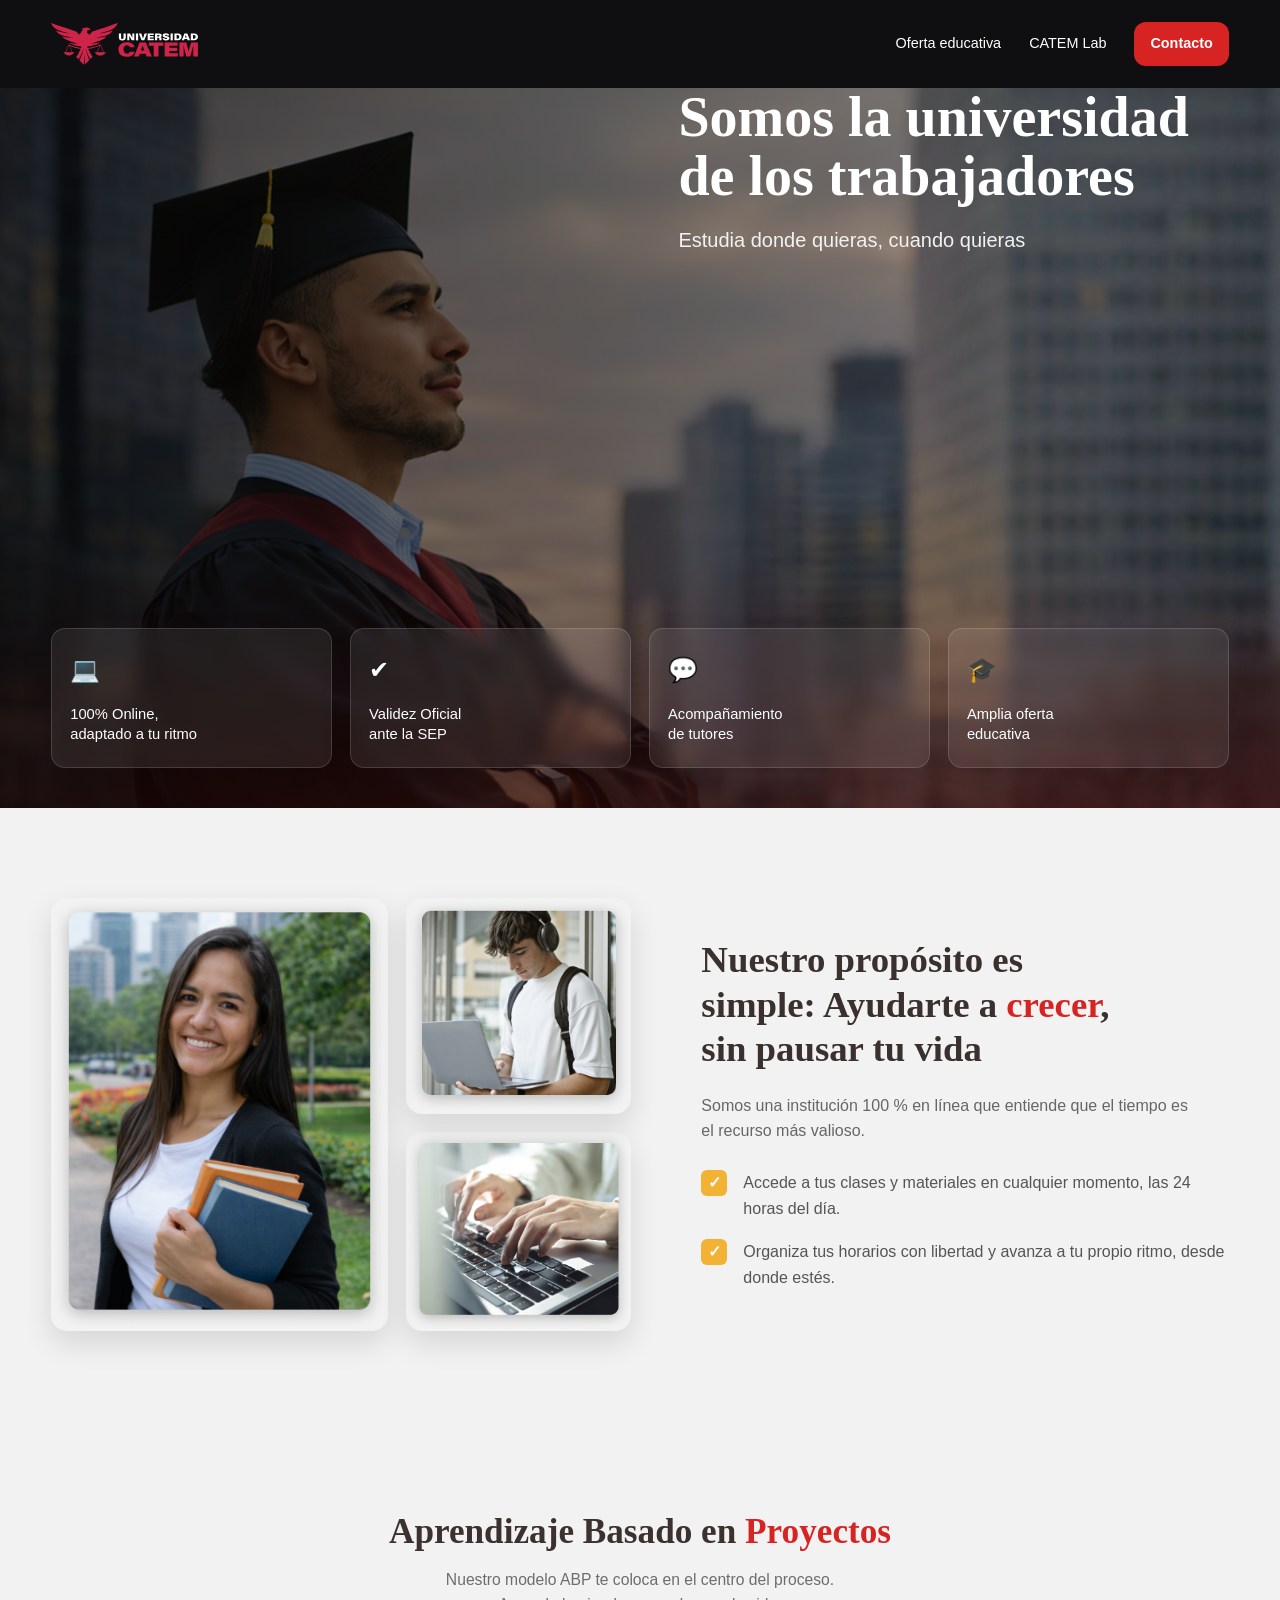
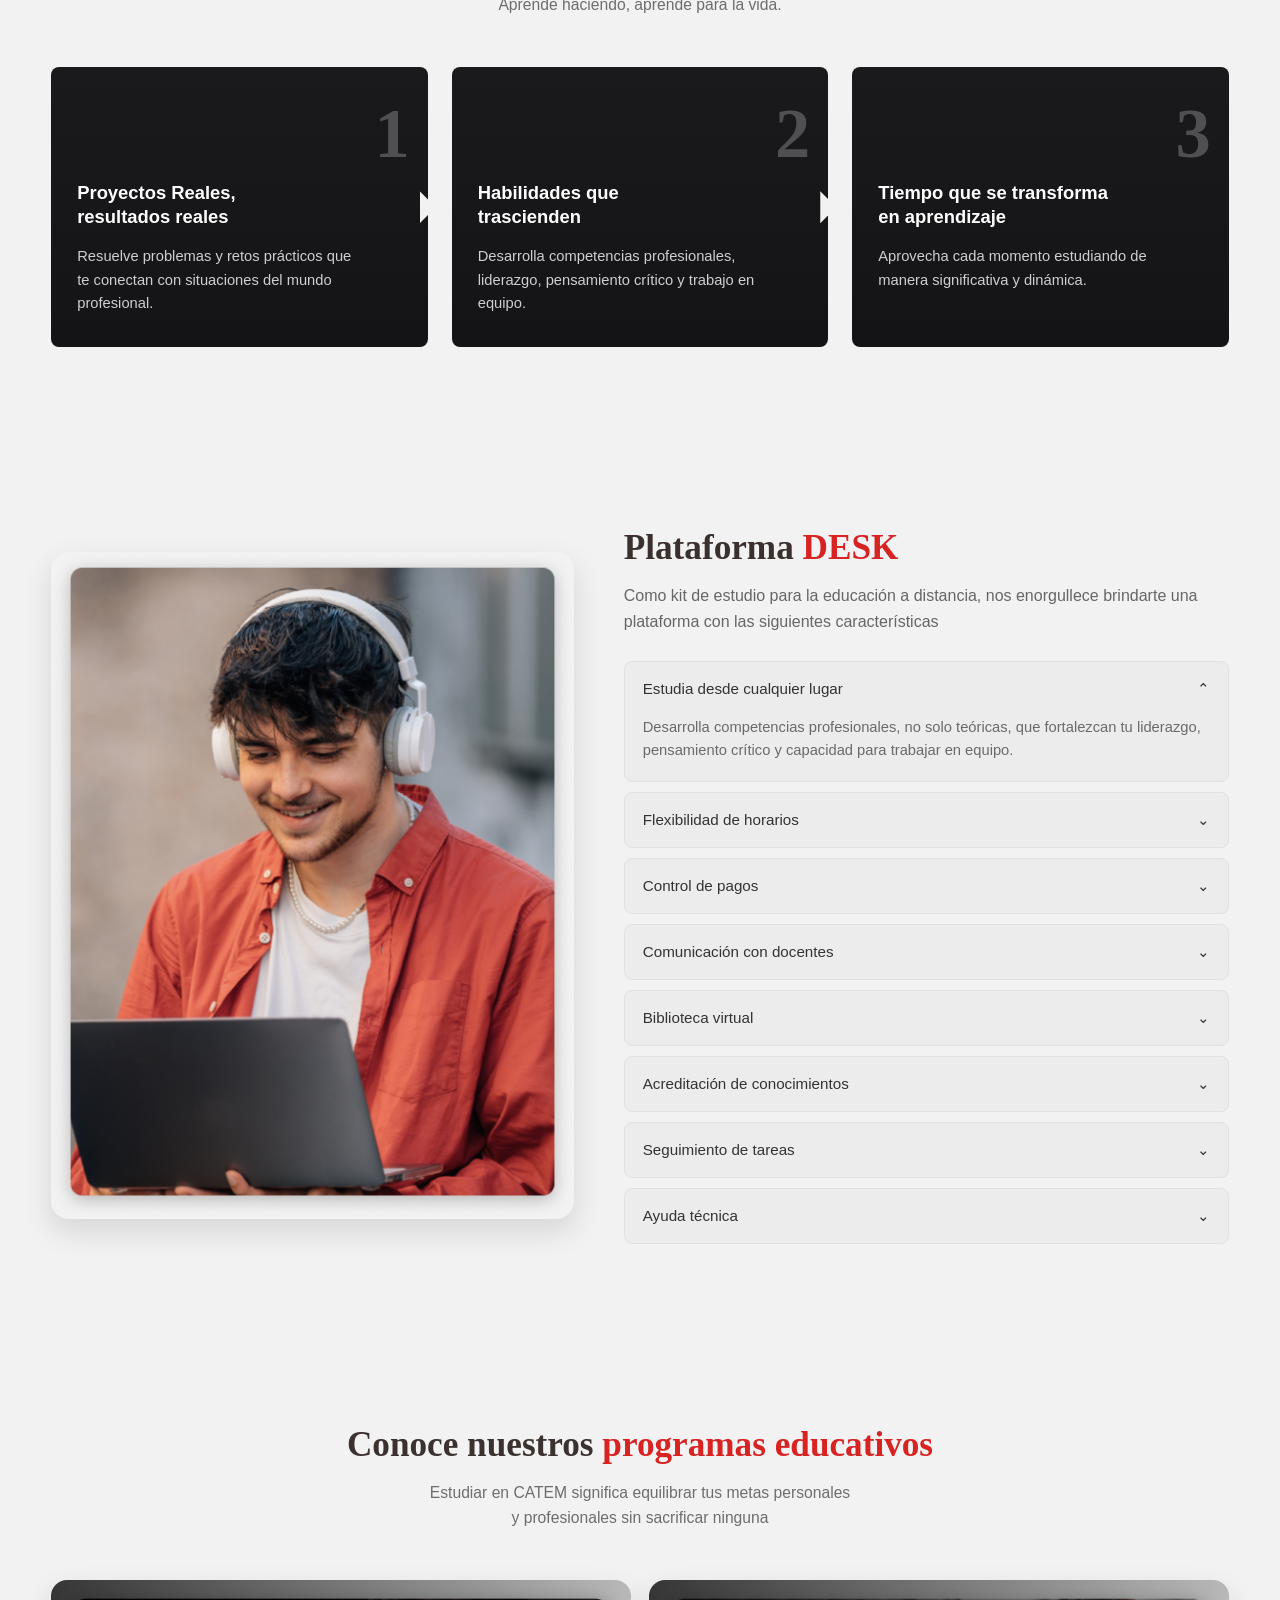
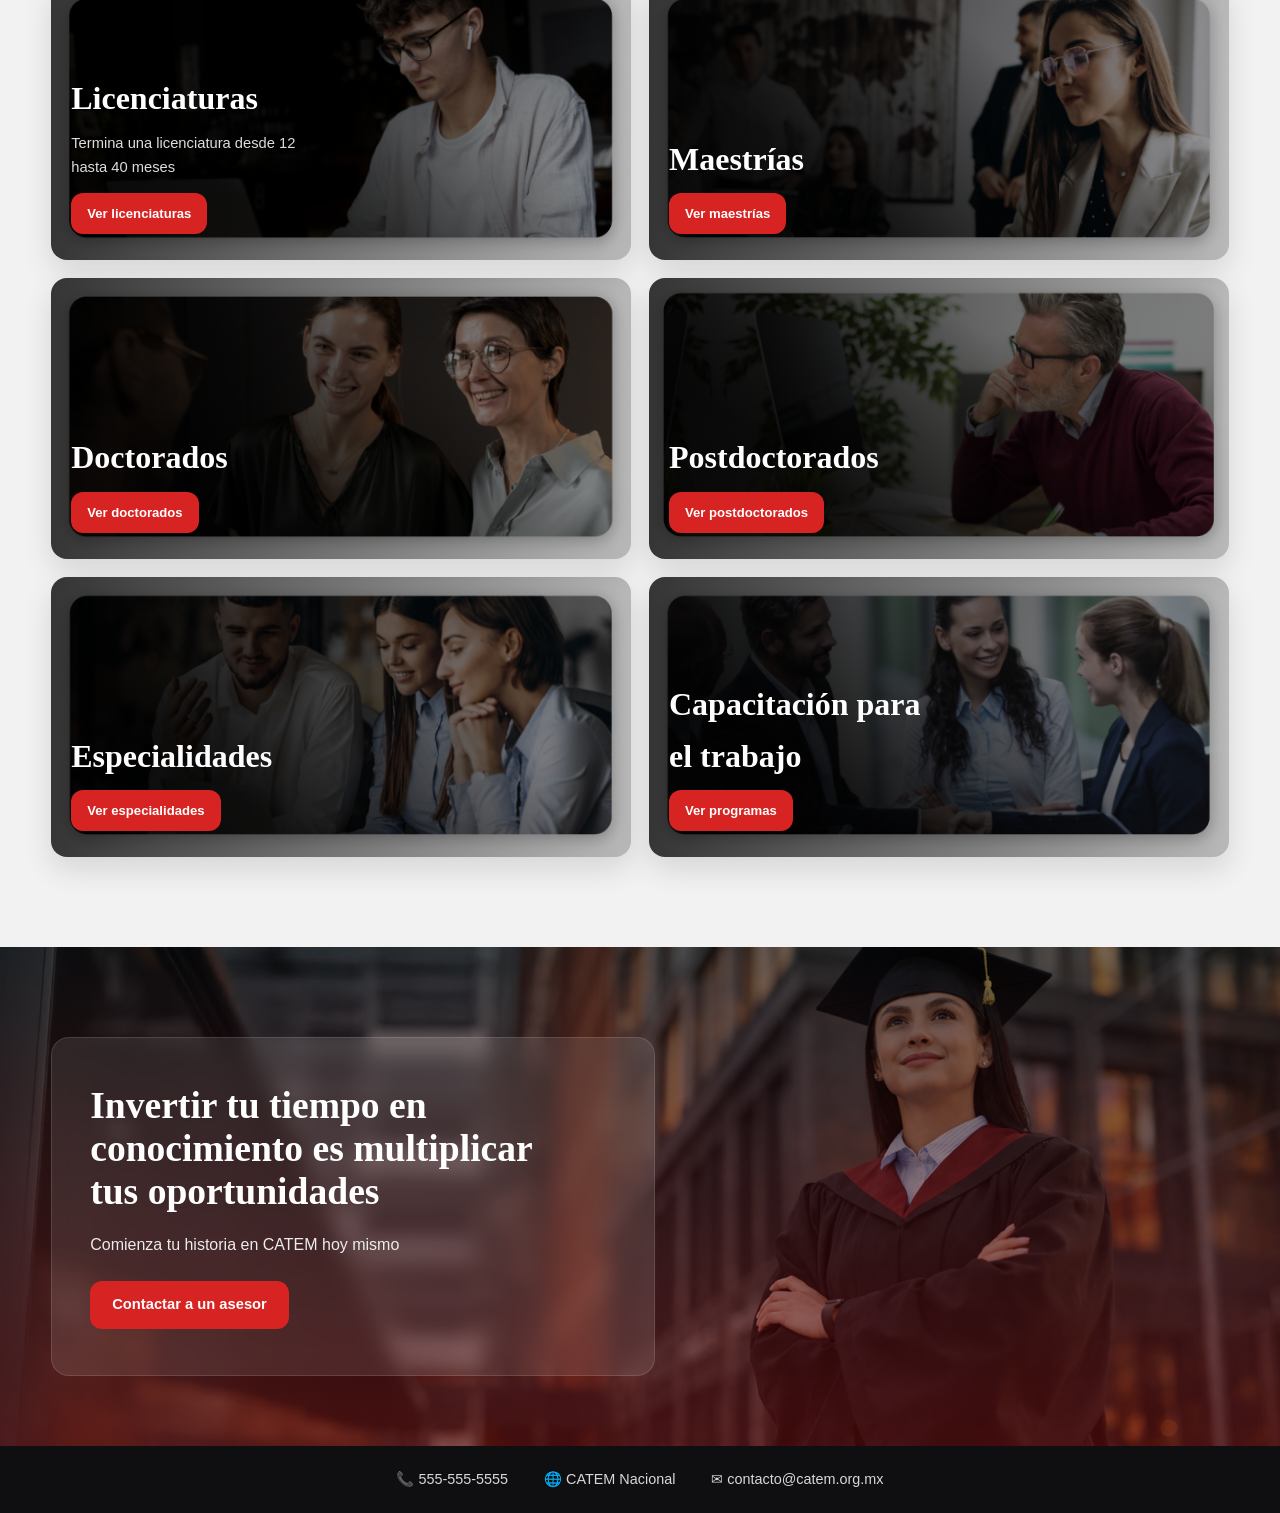
==== index.html @ fdaa9c72 "initial commit. En este commit se agregan todas las imagenes y la primer landing page falta lo que d" ====
<!doctype html>
<html lang="es">
  <head>
    <meta charset="UTF-8" />
    <meta name="viewport" content="width=device-width, initial-scale=1.0" />
    <title>Universidad CATEM</title>
    <link rel="stylesheet" href="/css/index.css" />
  </head>
  <body>
    <!-- HEADER -->
    <header class="header">
      <div class="container nav">
        <div class="logo">
          <img src="../assets/imagotipo.svg" alt="Logo Universidad CATEM" />
        </div>

        <nav class="menu">
          <a href="#">Oferta educativa</a>
          <a href="#">CATEM Lab</a>
          <a href="#" class="btn btn-small">Contacto</a>
        </nav>
      </div>
    </header>

    <!-- HERO -->
    <section class="hero">
      <div class="hero-overlay"></div>

      <div class="container hero-content">
        <div class="hero-text">
          <h1>Somos la universidad<br />de los trabajadores</h1>
          <p>Estudia donde quieras, cuando quieras</p>
        </div>

        <div class="hero-features">
          <div class="feature-card">
            <div class="feature-icon">💻</div>
            <p>100% Online,<br />adaptado a tu ritmo</p>
          </div>

          <div class="feature-card">
            <div class="feature-icon">✔</div>
            <p>Validez Oficial<br />ante la SEP</p>
          </div>

          <div class="feature-card">
            <div class="feature-icon">💬</div>
            <p>Acompañamiento<br />de tutores</p>
          </div>

          <div class="feature-card">
            <div class="feature-icon">🎓</div>
            <p>Amplia oferta<br />educativa</p>
          </div>
        </div>
      </div>
    </section>

    <!-- PROPOSITO -->
    <section class="purpose section">
      <div class="container purpose-grid">
        <div class="purpose-images">
          <img
            src="../assets/student-1.png"
            alt="Estudiante"
            class="img-large"
          />
          <img
            src="../assets/student-2.png"
            alt="Estudiante con laptop"
            class="img-small top"
          />
          <img
            src="../assets/keyboard.png"
            alt="Teclado"
            class="img-small bottom"
          />
        </div>

        <div class="purpose-text">
          <h2>
            Nuestro propósito es<br />simple: Ayudarte a
            <span>crecer</span>,<br />sin pausar tu vida
          </h2>
          <p>
            Somos una institución 100 % en línea que entiende que el tiempo es
            el recurso más valioso.
          </p>

          <ul class="check-list">
            <li>
              Accede a tus clases y materiales en cualquier momento, las 24
              horas del día.
            </li>
            <li>
              Organiza tus horarios con libertad y avanza a tu propio ritmo,
              desde donde estés.
            </li>
          </ul>
        </div>
      </div>
    </section>

    <!-- ABP -->
    <section class="abp section">
      <div class="container">
        <div class="section-heading center">
          <h2>Aprendizaje Basado en <span>Proyectos</span></h2>
          <p>
            Nuestro modelo ABP te coloca en el centro del proceso.<br />
            Aprende haciendo, aprende para la vida.
          </p>
        </div>

        <div class="steps-grid">
          <div class="step-card">
            <div class="step-number">1</div>
            <h3>Proyectos Reales,<br />resultados reales</h3>
            <p>
              Resuelve problemas y retos prácticos que te conectan con
              situaciones del mundo profesional.
            </p>
          </div>

          <div class="step-card">
            <div class="step-number">2</div>
            <h3>Habilidades que<br />trascienden</h3>
            <p>
              Desarrolla competencias profesionales, liderazgo, pensamiento
              crítico y trabajo en equipo.
            </p>
          </div>

          <div class="step-card">
            <div class="step-number">3</div>
            <h3>Tiempo que se transforma<br />en aprendizaje</h3>
            <p>
              Aprovecha cada momento estudiando de manera significativa y
              dinámica.
            </p>
          </div>
        </div>
      </div>
    </section>

    <!-- DESK -->
    <section class="desk section">
      <div class="container desk-grid">
        <div class="desk-image">
          <img
            src="../assets/student-headphones.png"
            alt="Estudiante con audífonos"
          />
        </div>

        <div class="desk-content">
          <h2>Plataforma <span>DESK</span></h2>
          <p>
            Como kit de estudio para la educación a distancia, nos enorgullece
            brindarte una plataforma con las siguientes características
          </p>

          <div class="accordion">
            <div class="accordion-item active">
              <button class="accordion-header">
                Estudia desde cualquier lugar <span>⌃</span>
              </button>
              <div class="accordion-body">
                <p>
                  Desarrolla competencias profesionales, no solo teóricas, que
                  fortalezcan tu liderazgo, pensamiento crítico y capacidad para
                  trabajar en equipo.
                </p>
              </div>
            </div>

            <div class="accordion-item">
              <button class="accordion-header">
                Flexibilidad de horarios <span>⌄</span>
              </button>
            </div>

            <div class="accordion-item">
              <button class="accordion-header">
                Control de pagos <span>⌄</span>
              </button>
            </div>

            <div class="accordion-item">
              <button class="accordion-header">
                Comunicación con docentes <span>⌄</span>
              </button>
            </div>

            <div class="accordion-item">
              <button class="accordion-header">
                Biblioteca virtual <span>⌄</span>
              </button>
            </div>

            <div class="accordion-item">
              <button class="accordion-header">
                Acreditación de conocimientos <span>⌄</span>
              </button>
            </div>

            <div class="accordion-item">
              <button class="accordion-header">
                Seguimiento de tareas <span>⌄</span>
              </button>
            </div>

            <div class="accordion-item">
              <button class="accordion-header">
                Ayuda técnica <span>⌄</span>
              </button>
            </div>
          </div>
        </div>
      </div>
    </section>

    <!-- PROGRAMAS -->
    <section class="programs section">
      <div class="container">
        <div class="section-heading center">
          <h2>Conoce nuestros <span>programas educativos</span></h2>
          <p>
            Estudiar en CATEM significa equilibrar tus metas personales<br />
            y profesionales sin sacrificar ninguna
          </p>
        </div>

        <div class="program-grid">
          <div
            class="program-card"
            style="
              background-image: url(&quot;../assets/program-licenciaturas.png&quot;);
            "
          >
            <div class="program-overlay"></div>
            <div class="program-content">
              <h3>Licenciaturas</h3>
              <p>Termina una licenciatura desde 12 hasta 40 meses</p>
              <a href="#" class="btn btn-small">Ver licenciaturas</a>
            </div>
          </div>

          <div
            class="program-card"
            style="
              background-image: url(&quot;../assets/program-maestrias.png&quot;);
            "
          >
            <div class="program-overlay"></div>
            <div class="program-content">
              <h3>Maestrías</h3>
              <a href="#" class="btn btn-small">Ver maestrías</a>
            </div>
          </div>

          <div
            class="program-card"
            style="
              background-image: url(&quot;../assets/program-doctorados.png&quot;);
            "
          >
            <div class="program-overlay"></div>
            <div class="program-content">
              <h3>Doctorados</h3>
              <a href="#" class="btn btn-small">Ver doctorados</a>
            </div>
          </div>

          <div
            class="program-card"
            style="
              background-image: url(&quot;../assets/program-postdoctorados.png&quot;);
            "
          >
            <div class="program-overlay"></div>
            <div class="program-content">
              <h3>Postdoctorados</h3>
              <a href="#" class="btn btn-small">Ver postdoctorados</a>
            </div>
          </div>

          <div
            class="program-card"
            style="
              background-image: url(&quot;../assets/program-especialidades.png&quot;);
            "
          >
            <div class="program-overlay"></div>
            <div class="program-content">
              <h3>Especialidades</h3>
              <a href="#" class="btn btn-small">Ver especialidades</a>
            </div>
          </div>

          <div
            class="program-card"
            style="
              background-image: url(&quot;../assets/program-capacitacion.png&quot;);
            "
          >
            <div class="program-overlay"></div>
            <div class="program-content">
              <h3>Capacitación para<br />el trabajo</h3>
              <a href="#" class="btn btn-small">Ver programas</a>
            </div>
          </div>
        </div>
      </div>
    </section>

    <!-- CTA -->
    <section class="cta">
      <div class="cta-overlay"></div>
      <div class="container cta-grid">
        <div class="cta-box">
          <h2>
            Invertir tu tiempo en<br />conocimiento es multiplicar<br />tus
            oportunidades
          </h2>
          <p>Comienza tu historia en CATEM hoy mismo</p>
          <a href="#" class="btn">Contactar a un asesor</a>
        </div>
      </div>
    </section>

    <!-- FOOTER -->
    <footer class="footer">
      <div class="container footer-content">
        <span>📞 555-555-5555</span>
        <span>🌐 CATEM Nacional</span>
        <span>✉ contacto@catem.org.mx</span>
      </div>
    </footer>
  </body>
</html>
---- css/index.css ----
/* =========================
   RESET
========================= */
* {
  margin: 0;
  padding: 0;
  box-sizing: border-box;
}

html {
  scroll-behavior: smooth;
}

body {
  font-family: Arial, Helvetica, sans-serif;
  background: #f2f2f2;
  color: #222;
  line-height: 1.6;
}

img {
  max-width: 100%;
  display: block;
}

a {
  text-decoration: none;
  color: inherit;
}

/* =========================
   VARIABLES
========================= */
:root {
  --bg-dark: #0f0f11;
  --bg-card: #1a1a1d;
  --text-light: #ffffff;
  --text-muted: #d0d0d0;
  --primary: #d82323;
  --primary-dark: #a81414;
  --soft-gray: #e8e8e8;
  --border: rgba(255, 255, 255, 0.12);
  --shadow: 0 12px 30px rgba(0, 0, 0, 0.12);
  --radius: 16px;
}

/* =========================
   UTILITIES
========================= */
.container {
  width: min(1180px, 92%);
  margin: 0 auto;
}

.section {
  padding: 90px 0;
}

.center {
  text-align: center;
}

.section-heading {
  margin-bottom: 50px;
}

.section-heading h2 {
  font-size: 2.2rem;
  line-height: 1.2;
  font-family: Georgia, "Times New Roman", serif;
  margin-bottom: 14px;
  color: #3b312f;
}

.section-heading h2 span {
  color: var(--primary);
}

.section-heading p {
  color: #6d6d6d;
  font-size: 0.98rem;
}

.btn {
  display: inline-block;
  background: var(--primary);
  color: #fff;
  padding: 12px 22px;
  border-radius: 12px;
  font-size: 0.92rem;
  font-weight: 600;
  transition: 0.25s ease;
}

.btn:hover {
  background: var(--primary-dark);
  transform: translateY(-2px);
}

.btn-small {
  padding: 10px 16px;
  font-size: 0.82rem;
}

/* =========================
   HEADER
========================= */
.header {
  background: var(--bg-dark);
  position: sticky;
  top: 0;
  z-index: 1000;
}

.nav {
  height: 88px;
  display: flex;
  align-items: center;
  justify-content: space-between;
}

.logo img {
  height: 42px;
  object-fit: contain;
}

.menu {
  display: flex;
  align-items: center;
  gap: 28px;
}

.menu a {
  color: #fff;
  font-size: 0.9rem;
  transition: 0.2s ease;
}

.menu a:hover {
  color: #ffb2b2;
}

/* =========================
   HERO
========================= */
.hero {
  position: relative;
  min-height: 720px;
  background: url("../assets/hero-bg.png") center center / cover no-repeat;
  display: flex;
  align-items: center;
  overflow: hidden;
}

.hero::after {
  content: "";
  position: absolute;
  inset: 0;
  background:
    linear-gradient(to right, rgba(0, 0, 0, 0.65), rgba(0, 0, 0, 0.18)),
    linear-gradient(to top, rgba(125, 10, 10, 0.38), transparent 35%);
  z-index: 1;
}

.hero-overlay {
  position: absolute;
  inset: 0;
  background: rgba(0, 0, 0, 0.12);
  z-index: 1;
}

.hero-content {
  position: relative;
  z-index: 2;
  display: flex;
  flex-direction: column;
  justify-content: center;
  min-height: 720px;
}

.hero-text {
  max-width: 540px;
  margin-left: auto;
  margin-right: 40px;
  margin-bottom: 90px;
}

.hero-text h1 {
  font-size: 3.5rem;
  line-height: 1.05;
  color: #fff;
  font-family: Georgia, "Times New Roman", serif;
  margin-bottom: 18px;
}

.hero-text p {
  color: #f2f2f2;
  font-size: 1.25rem;
}

.hero-features {
  display: grid;
  grid-template-columns: repeat(4, 1fr);
  gap: 18px;
  margin-top: auto;
  padding-bottom: 40px;
}

.feature-card {
  background: rgba(255, 255, 255, 0.08);
  border: 1px solid rgba(255, 255, 255, 0.14);
  backdrop-filter: blur(8px);
  border-radius: 14px;
  padding: 22px 18px;
  min-height: 110px;
  color: #fff;
  box-shadow: var(--shadow);
}

.feature-icon {
  font-size: 1.5rem;
  margin-bottom: 14px;
}

.feature-card p {
  font-size: 0.92rem;
  line-height: 1.4;
}

/* =========================
   PURPOSE
========================= */
.purpose-grid {
  display: grid;
  grid-template-columns: 1.1fr 1fr;
  gap: 70px;
  align-items: center;
}

.purpose-images {
  display: grid;
  grid-template-columns: 1.5fr 1fr;
  grid-template-areas:
    "large top"
    "large bottom";
  gap: 18px;
  align-items: stretch;
}

.purpose-images img {
  width: 100%;
  border-radius: 16px;
  object-fit: cover;
  box-shadow: var(--shadow);
}

.img-large {
  grid-area: large;
  height: 100%;
  aspect-ratio: 378 / 485;
}

.img-small.top {
  grid-area: top;
  aspect-ratio: 284 / 272;
}

.img-small.bottom {
  grid-area: bottom;
  aspect-ratio: 334 / 293;
}

.purpose-text h2 {
  font-size: 2.3rem;
  line-height: 1.2;
  font-family: Georgia, "Times New Roman", serif;
  color: #3a302d;
  margin-bottom: 22px;
}

.purpose-text h2 span {
  color: var(--primary);
}

.purpose-text p {
  color: #666;
  margin-bottom: 26px;
  max-width: 500px;
}

.check-list {
  list-style: none;
  display: flex;
  flex-direction: column;
  gap: 18px;
}

.check-list li {
  position: relative;
  padding-left: 42px;
  color: #555;
}

.check-list li::before {
  content: "✓";
  position: absolute;
  left: 0;
  top: 0;
  width: 26px;
  height: 26px;
  border-radius: 6px;
  background: #f2b233;
  color: #fff;
  display: grid;
  place-items: center;
  font-weight: bold;
}

/* =========================
   ABP
========================= */
.steps-grid {
  display: grid;
  grid-template-columns: repeat(3, 1fr);
  gap: 24px;
}

.step-card {
  position: relative;
  background: linear-gradient(180deg, #1a1a1d 0%, #141416 100%);
  color: #fff;
  border-radius: 8px;
  padding: 34px 26px 30px;
  min-height: 280px;
  overflow: hidden;
}

.step-card::after {
  content: "";
  position: absolute;
  right: -8px;
  top: 50%;
  transform: translateY(-50%);
  width: 16px;
  height: 32px;
  background: #f2f2f2;
  clip-path: polygon(0 0, 100% 50%, 0 100%);
}

.step-card:last-child::after {
  display: none;
}

.step-number {
  position: absolute;
  top: 10px;
  right: 18px;
  font-size: 4.4rem;
  font-weight: bold;
  color: rgba(255, 255, 255, 0.24);
  font-family: Georgia, "Times New Roman", serif;
}

.step-card h3 {
  font-size: 1.15rem;
  line-height: 1.3;
  margin-top: 80px;
  margin-bottom: 16px;
  max-width: 240px;
}

.step-card p {
  color: #cfcfcf;
  font-size: 0.92rem;
  max-width: 290px;
}

/* =========================
   DESK
========================= */
.desk-grid {
  display: grid;
  grid-template-columns: 0.95fr 1.1fr;
  gap: 50px;
  align-items: center;
}

.desk-image {
  aspect-ratio: 534 / 681;
}

.desk-image img {
  width: 100%;
  height: 100%;
  border-radius: 18px;
  box-shadow: var(--shadow);
  object-fit: cover;
  min-height: 0;
}

.desk-content h2 {
  font-size: 2.2rem;
  line-height: 1.2;
  font-family: Georgia, "Times New Roman", serif;
  margin-bottom: 14px;
  color: #3a302d;
}

.desk-content h2 span {
  color: var(--primary);
}

.desk-content > p {
  color: #666;
  margin-bottom: 26px;
  max-width: 650px;
}

.accordion {
  display: flex;
  flex-direction: column;
  gap: 10px;
}

.accordion-item {
  background: #ececec;
  border-radius: 8px;
  overflow: hidden;
  border: 1px solid #e1e1e1;
}

.accordion-header {
  width: 100%;
  background: transparent;
  border: none;
  text-align: left;
  padding: 18px 18px;
  font-size: 0.95rem;
  cursor: pointer;
  color: #333;
  display: flex;
  justify-content: space-between;
  align-items: center;
}

.accordion-body {
  padding: 0 18px 18px;
  color: #6a6a6a;
  font-size: 0.92rem;
}

.accordion-item:not(.active) .accordion-body {
  display: none;
}

/* =========================
   PROGRAMS
========================= */
.program-grid {
  display: grid;
  grid-template-columns: repeat(2, 1fr);
  gap: 18px;
}

.program-card {
  position: relative;
  aspect-ratio: 631 / 305;
  min-height: 0;
  border-radius: 16px;
  overflow: hidden;
  background-size: cover;
  background-position: center;
  box-shadow: var(--shadow);
}

.program-overlay {
  position: absolute;
  inset: 0;
  background: linear-gradient(
    to right,
    rgba(0, 0, 0, 0.78),
    rgba(0, 0, 0, 0.24)
  );
}

.program-content {
  position: relative;
  z-index: 2;
  color: #fff;
  height: 100%;
  display: flex;
  flex-direction: column;
  justify-content: flex-end;
  padding: 26px 20px;
}

.program-content h3 {
  font-size: 2rem;
  font-family: Georgia, "Times New Roman", serif;
  margin-bottom: 8px;
}

.program-content p {
  color: #dddddd;
  margin-bottom: 14px;
  font-size: 0.92rem;
  max-width: 260px;
}

.program-content .btn {
  align-self: flex-start;
  width: fit-content;
}

/* =========================
   CTA
========================= */
.cta {
  position: relative;
  background: url("../assets/graduate-woman.png") center center / cover
    no-repeat;
  padding: 90px 0 70px;
  overflow: hidden;
}

.cta::before {
  content: "";
  position: absolute;
  inset: 0;
  background:
    linear-gradient(to top, rgba(125, 10, 10, 0.45), rgba(0, 0, 0, 0.35)),
    rgba(0, 0, 0, 0.2);
}

.cta-overlay {
  position: absolute;
  inset: 0;
}

.cta-grid {
  position: relative;
  z-index: 2;
  display: grid;
  grid-template-columns: 1fr 0.9fr;
  align-items: end;
  gap: 30px;
}

.cta-box {
  background: rgba(255, 255, 255, 0.1);
  backdrop-filter: blur(10px);
  border: 1px solid rgba(255, 255, 255, 0.12);
  border-radius: 18px;
  padding: 46px 38px;
  color: #fff;
  max-width: 620px;
}

.cta-box h2 {
  font-size: 2.35rem;
  line-height: 1.15;
  font-family: Georgia, "Times New Roman", serif;
  margin-bottom: 18px;
}

.cta-box p {
  color: #ececec;
  margin-bottom: 24px;
}

.cta-image {
  display: flex;
  justify-content: flex-end;
  align-items: flex-end;
}

.cta-image img {
  max-height: 470px;
  object-fit: contain;
}

/* =========================
   FOOTER
========================= */
.footer {
  background: #0f0f11;
  color: #fff;
  padding: 22px 0;
}

.footer-content {
  display: flex;
  justify-content: center;
  align-items: center;
  gap: 36px;
  flex-wrap: wrap;
  font-size: 0.9rem;
  color: #d8d8d8;
}

/* =========================
   RESPONSIVE
========================= */
@media (max-width: 1100px) {
  .hero-text {
    margin-right: 0;
  }

  .hero-text h1 {
    font-size: 3rem;
  }

  .purpose-grid,
  .desk-grid,
  .cta-grid {
    grid-template-columns: 1fr;
  }

  .cta-image {
    justify-content: center;
  }

  .cta-image img {
    max-height: 380px;
  }
}

@media (max-width: 900px) {
  .hero {
    min-height: auto;
    padding: 120px 0 50px;
  }

  .hero-content {
    min-height: auto;
  }

  .hero-text {
    margin-left: 0;
    max-width: 100%;
    margin-bottom: 50px;
  }

  .hero-features,
  .steps-grid,
  .program-grid {
    grid-template-columns: 1fr 1fr;
  }

  .purpose-images {
    grid-template-columns: 1fr;
    grid-template-areas:
      "large"
      "top"
      "bottom";
    gap: 14px;
  }

  .img-large,
  .img-small.top,
  .img-small.bottom {
    height: auto;
  }

  .menu {
    gap: 16px;
  }
}

@media (max-width: 640px) {
  .nav {
    flex-direction: column;
    justify-content: center;
    gap: 12px;
    height: auto;
    padding: 18px 0;
  }

  .menu {
    flex-wrap: wrap;
    justify-content: center;
  }

  .section {
    padding: 70px 0;
  }

  .hero-text h1 {
    font-size: 2.35rem;
  }

  .hero-text p {
    font-size: 1rem;
  }

  .hero-features,
  .steps-grid,
  .program-grid {
    grid-template-columns: 1fr;
  }

  .section-heading h2,
  .purpose-text h2,
  .desk-content h2,
  .cta-box h2 {
    font-size: 1.9rem;
  }

  .cta-box {
    padding: 32px 24px;
  }

  .program-content h3 {
    font-size: 1.65rem;
  }
}
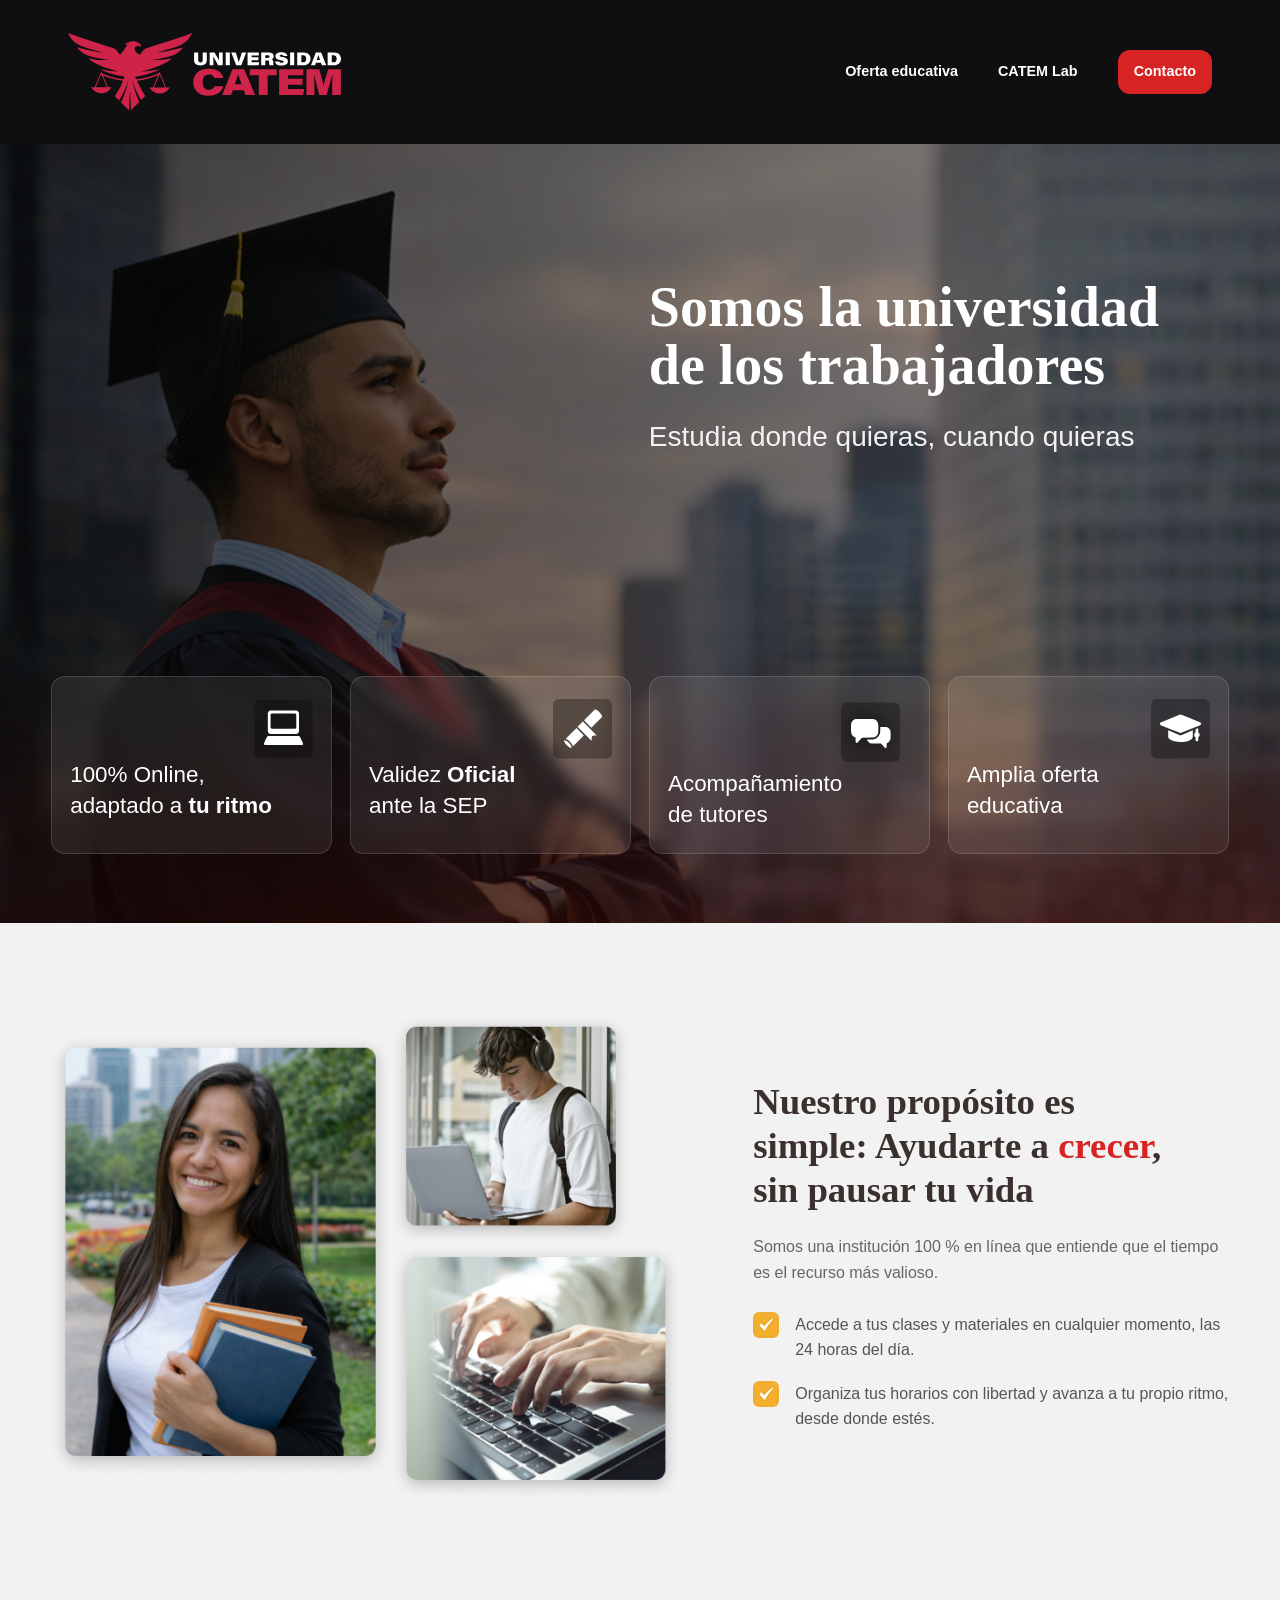
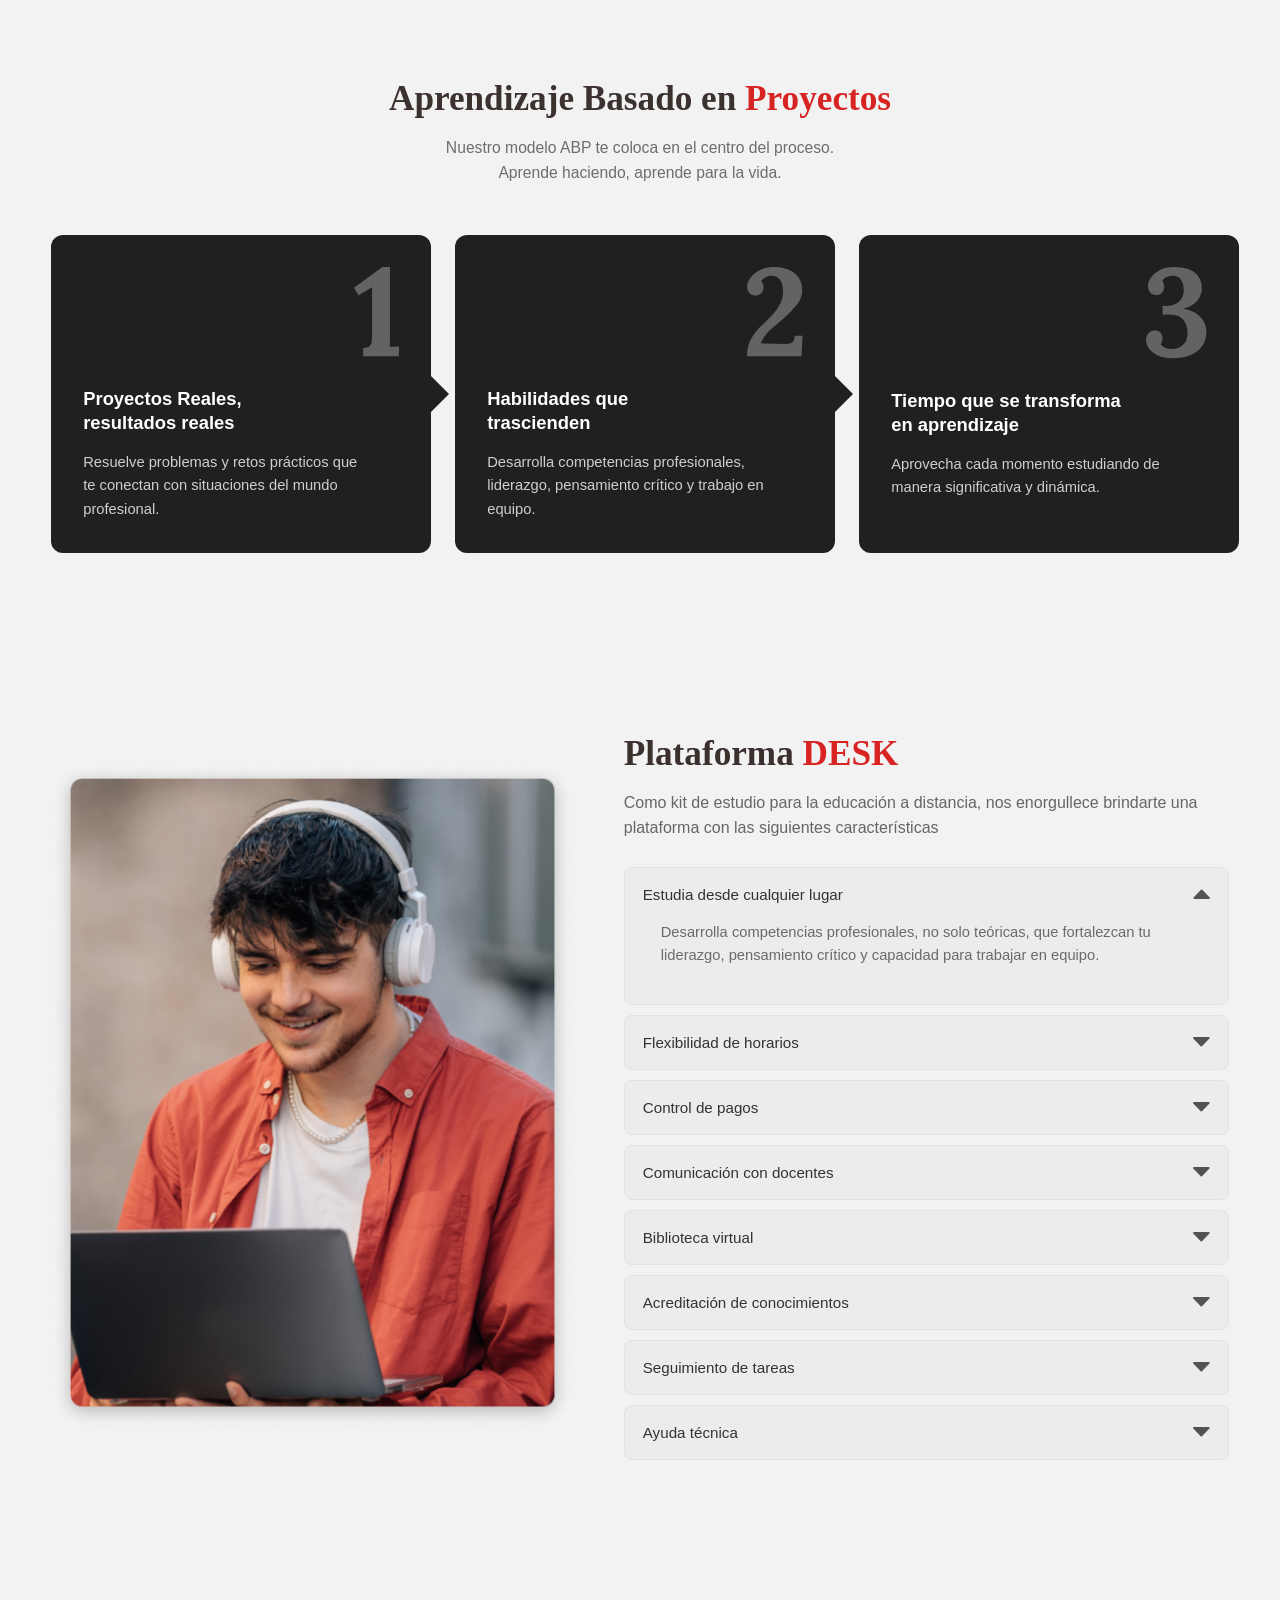
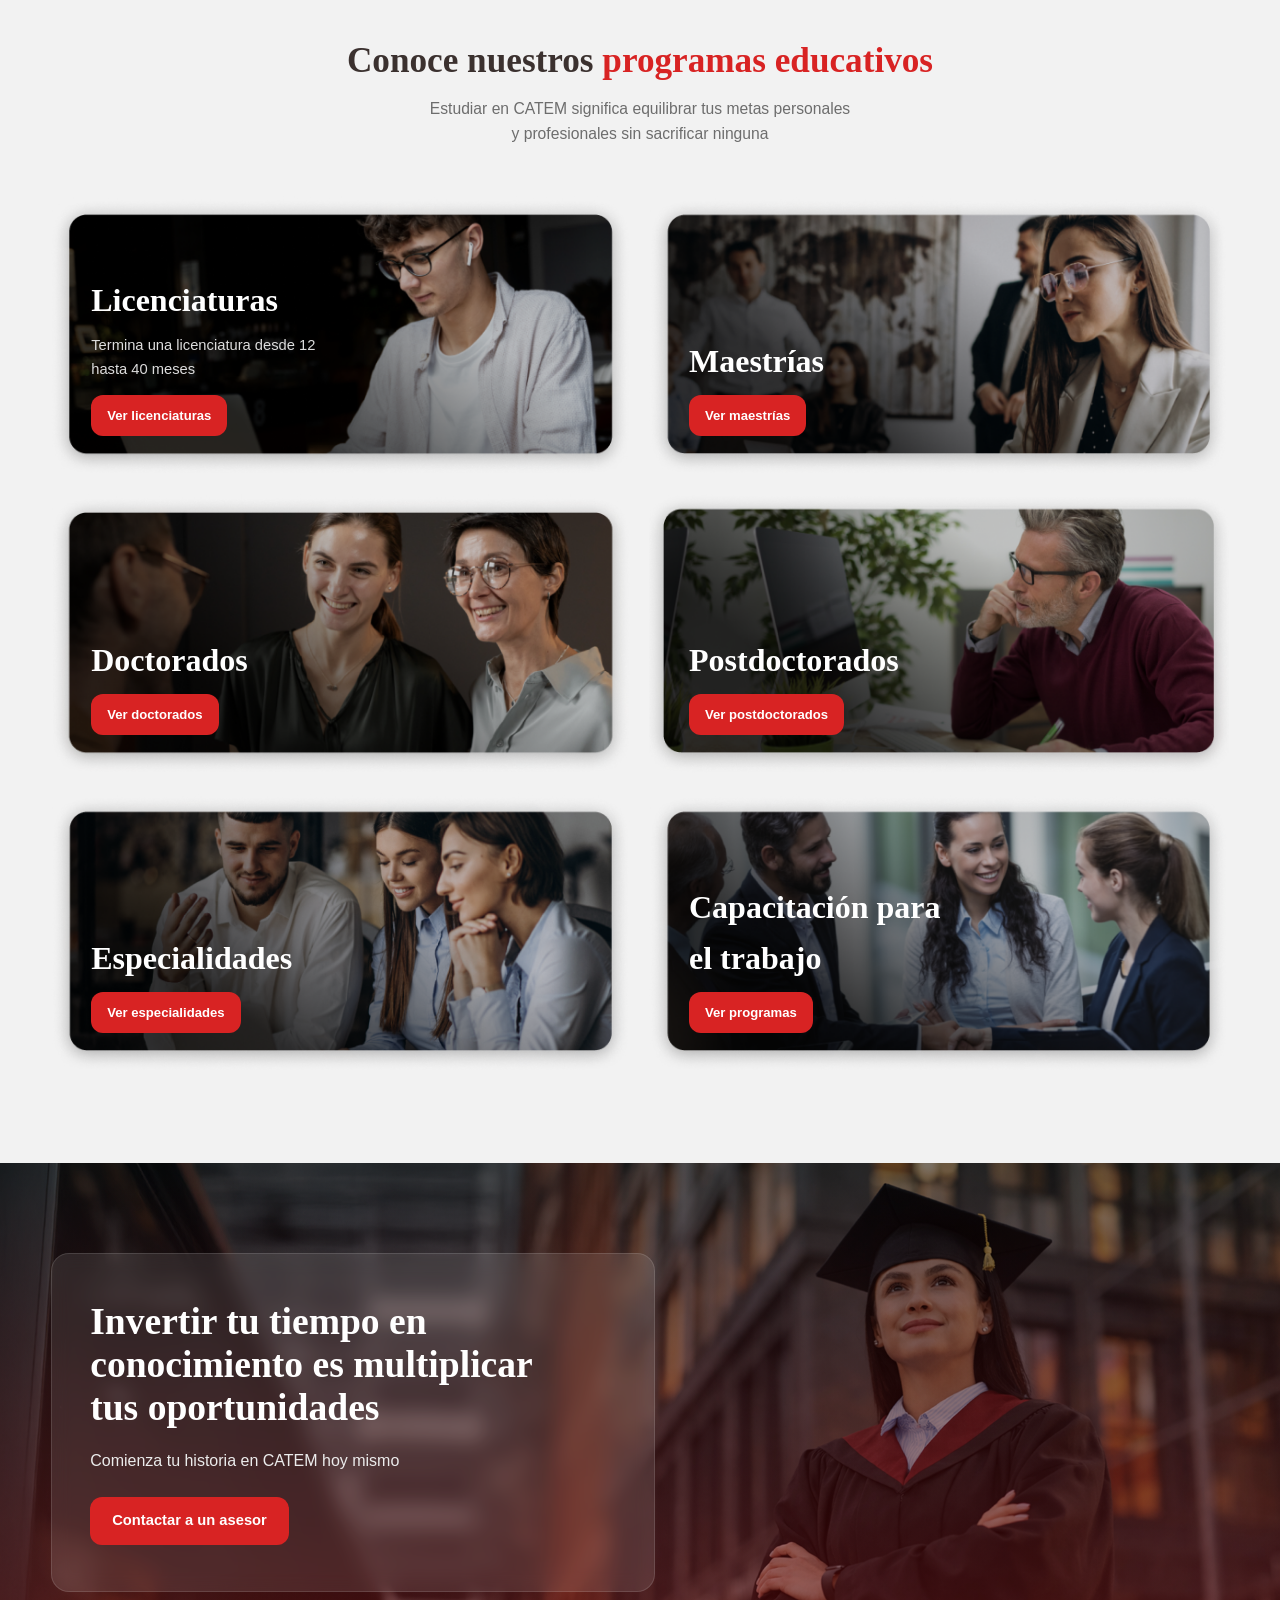
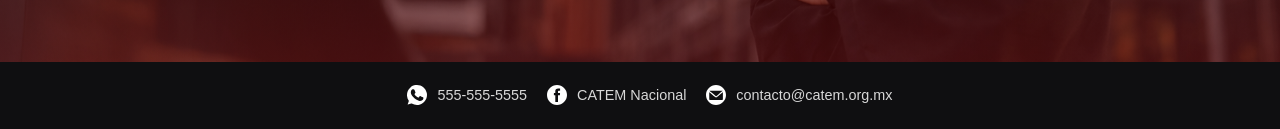
==== commit eeffe4a6: "Solicion a los iconos paddings y fonts" ====
--- a/index.html
+++ b/index.html
@@ -3,15 +3,25 @@
   <head>
     <meta charset="UTF-8" />
     <meta name="viewport" content="width=device-width, initial-scale=1.0" />
+
     <title>Universidad CATEM</title>
+
     <link rel="stylesheet" href="/css/index.css" />
+    <link rel="stylesheet" href="/css/styles.css" />
+
+    <link rel="preconnect" href="https://fonts.googleapis.com" />
+    <link rel="preconnect" href="https://fonts.gstatic.com" crossorigin />
+    <link
+      href="https://fonts.googleapis.com/css2?family=Lora:ital,wght@0,400..700;1,400..700&family=Source+Sans+3:ital,wght@0,200..900;1,200..900&display=swap"
+      rel="stylesheet"
+    />
   </head>
   <body>
     <!-- HEADER -->
     <header class="header">
-      <div class="container nav">
+      <div class="nav">
         <div class="logo">
-          <img src="../assets/imagotipo.svg" alt="Logo Universidad CATEM" />
+          <img src="/assets/imagotipo.svg" alt="Logo Universidad CATEM" />
         </div>
 
         <nav class="menu">
@@ -23,58 +33,97 @@
     </header>
 
     <!-- HERO -->
-    <section class="hero">
+    <section
+      class="hero"
+      style="
+        background: url(../assets/hero-bg.png) top center / cover no-repeat;
+      "
+    >
       <div class="hero-overlay"></div>
 
       <div class="container hero-content">
         <div class="hero-text">
-          <h1>Somos la universidad<br />de los trabajadores</h1>
+          <h1>Somos la universidad de los trabajadores</h1>
           <p>Estudia donde quieras, cuando quieras</p>
         </div>
 
         <div class="hero-features">
           <div class="feature-card">
-            <div class="feature-icon">💻</div>
-            <p>100% Online,<br />adaptado a tu ritmo</p>
+            <div class="col">
+              <div class="end">
+                <img src="/assets/computer-icon.svg" alt="Computadora" />
+              </div>
+              <div class="start">
+                <p class="card-text">
+                  100% Online,<br />adaptado a
+                  <span class="bold">tu ritmo</span>
+                </p>
+              </div>
+            </div>
           </div>
 
           <div class="feature-card">
-            <div class="feature-icon">✔</div>
-            <p>Validez Oficial<br />ante la SEP</p>
+            <div class="col">
+              <div class="end">
+                <img src="/assets/graduate-icon.svg" alt="gradiuate-icon" />
+              </div>
+              <div class="start">
+                <p class="card-text">
+                  Validez <span class="bold">Oficial</span><br />ante la SEP
+                </p>
+              </div>
+            </div>
           </div>
 
           <div class="feature-card">
-            <div class="feature-icon">💬</div>
-            <p>Acompañamiento<br />de tutores</p>
+            <div class="col">
+              <div class="end">
+                <img src="/assets/chat-icon.svg" alt="chat" />
+              </div>
+              <div class="start">
+                <p class="card-text">Acompañamiento<br />de tutores</p>
+              </div>
+            </div>
           </div>
 
           <div class="feature-card">
-            <div class="feature-icon">🎓</div>
-            <p>Amplia oferta<br />educativa</p>
-          </div>
-        </div>
-      </div>
-    </section>
-
-    <!-- PROPOSITO -->
+            <div class="col">
+              <div class="end">
+                <img src="/assets/graduation-icon.svg" alt="Graduación" />
+              </div>
+              <div class="start">
+                <p class="card-text">Amplia oferta<br />educativa</p>
+              </div>
+            </div>
+          </div>
+        </div>
+      </div>
+    </section>
+
+    <!-- PROPÓSITO -->
     <section class="purpose section">
       <div class="container purpose-grid">
         <div class="purpose-images">
-          <img
-            src="../assets/student-1.png"
-            alt="Estudiante"
-            class="img-large"
-          />
-          <img
-            src="../assets/student-2.png"
-            alt="Estudiante con laptop"
-            class="img-small top"
-          />
-          <img
-            src="../assets/keyboard.png"
-            alt="Teclado"
-            class="img-small bottom"
-          />
+          <div class="center">
+            <img
+              src="../assets/student-1.png"
+              alt="Estudiante"
+              class="img-large"
+            />
+          </div>
+          <div class="col">
+            <img
+              src="../assets/student-2.png"
+              alt="Estudiante con laptop"
+              class="img-small top"
+            />
+
+            <img
+              src="../assets/keyboard.png"
+              alt="Teclado"
+              class="img-small bottom"
+            />
+          </div>
         </div>
 
         <div class="purpose-text">
@@ -82,17 +131,20 @@
             Nuestro propósito es<br />simple: Ayudarte a
             <span>crecer</span>,<br />sin pausar tu vida
           </h2>
+
           <p>
             Somos una institución 100 % en línea que entiende que el tiempo es
             el recurso más valioso.
           </p>
 
           <ul class="check-list">
-            <li>
+            <li class="row">
+              <img src="/assets/check-yellow-icon.svg " alt=" ✓ " srcset=" " />
               Accede a tus clases y materiales en cualquier momento, las 24
               horas del día.
             </li>
-            <li>
+            <li class="row">
+              <img src="/assets/check-yellow-icon.svg " alt=" ✓ " srcset=" " />
               Organiza tus horarios con libertad y avanza a tu propio ritmo,
               desde donde estés.
             </li>
@@ -104,7 +156,7 @@
     <!-- ABP -->
     <section class="abp section">
       <div class="container">
-        <div class="section-heading center">
+        <div class="section-heading center col">
           <h2>Aprendizaje Basado en <span>Proyectos</span></h2>
           <p>
             Nuestro modelo ABP te coloca en el centro del proceso.<br />
@@ -114,7 +166,8 @@
 
         <div class="steps-grid">
           <div class="step-card">
-            <div class="step-number">1</div>
+            <div class="end"><img src="/assets/1.svg" alt="1" srcset="" /></div>
+
             <h3>Proyectos Reales,<br />resultados reales</h3>
             <p>
               Resuelve problemas y retos prácticos que te conectan con
@@ -123,7 +176,7 @@
           </div>
 
           <div class="step-card">
-            <div class="step-number">2</div>
+            <div class="end"><img src="/assets/2.svg" alt="2" srcset="" /></div>
             <h3>Habilidades que<br />trascienden</h3>
             <p>
               Desarrolla competencias profesionales, liderazgo, pensamiento
@@ -132,7 +185,7 @@
           </div>
 
           <div class="step-card">
-            <div class="step-number">3</div>
+            <div class="end"><img src="/assets/3.svg" alt="3" srcset="" /></div>
             <h3>Tiempo que se transforma<br />en aprendizaje</h3>
             <p>
               Aprovecha cada momento estudiando de manera significativa y
@@ -161,9 +214,11 @@
           </p>
 
           <div class="accordion">
+            <!-- Ítem 1 (Abierto por defecto) -->
             <div class="accordion-item active">
               <button class="accordion-header">
-                Estudia desde cualquier lugar <span>⌃</span>
+                Estudia desde cualquier lugar
+                <img src="/assets/Vector.svg" alt="" />
               </button>
               <div class="accordion-body">
                 <p>
@@ -174,46 +229,104 @@
               </div>
             </div>
 
-            <div class="accordion-item">
-              <button class="accordion-header">
-                Flexibilidad de horarios <span>⌄</span>
-              </button>
-            </div>
-
-            <div class="accordion-item">
-              <button class="accordion-header">
-                Control de pagos <span>⌄</span>
-              </button>
-            </div>
-
-            <div class="accordion-item">
-              <button class="accordion-header">
-                Comunicación con docentes <span>⌄</span>
-              </button>
-            </div>
-
-            <div class="accordion-item">
-              <button class="accordion-header">
-                Biblioteca virtual <span>⌄</span>
-              </button>
-            </div>
-
-            <div class="accordion-item">
-              <button class="accordion-header">
-                Acreditación de conocimientos <span>⌄</span>
-              </button>
-            </div>
-
-            <div class="accordion-item">
-              <button class="accordion-header">
-                Seguimiento de tareas <span>⌄</span>
-              </button>
-            </div>
-
-            <div class="accordion-item">
-              <button class="accordion-header">
-                Ayuda técnica <span>⌄</span>
-              </button>
+            <!-- Ítem 2 -->
+            <div class="accordion-item">
+              <button class="accordion-header">
+                Flexibilidad de horarios <img src="/assets/Vector.svg" alt="" />
+              </button>
+              <div class="accordion-body">
+                <p>
+                  Lorem ipsum dolor sit amet, consectetur adipiscing elit.
+                  Phasellus imperdiet, nulla et dictum interdum, nisi lorem
+                  egestas vitae scelerisque enim ligula.
+                </p>
+              </div>
+            </div>
+
+            <!-- Ítem 3 -->
+            <div class="accordion-item">
+              <button class="accordion-header">
+                Control de pagos <img src="/assets/Vector.svg" alt="" />
+              </button>
+              <div class="accordion-body">
+                <p>
+                  Lorem ipsum dolor sit amet, consectetur adipiscing elit.
+                  Integer nec odio. Praesent libero. Sed cursus ante dapibus
+                  diam. Sed nisi.
+                </p>
+              </div>
+            </div>
+
+            <!-- Ítem 4 -->
+            <div class="accordion-item">
+              <button class="accordion-header">
+                Comunicación con docentes
+                <img src="/assets/Vector.svg" alt="" />
+              </button>
+              <div class="accordion-body">
+                <p>
+                  Lorem ipsum dolor sit amet, consectetur adipiscing elit. Nulla
+                  quis sem at nibh elementum imperdiet. Duis sagittis ipsum.
+                  Praesent mauris.
+                </p>
+              </div>
+            </div>
+
+            <!-- Ítem 5 -->
+            <div class="accordion-item">
+              <button class="accordion-header">
+                Biblioteca virtual <img src="/assets/Vector.svg" alt="" />
+              </button>
+              <div class="accordion-body">
+                <p>
+                  Lorem ipsum dolor sit amet, consectetur adipiscing elit. Fusce
+                  nec tellus sed augue semper porta. Mauris massa. Vestibulum
+                  lacinia arcu eget nulla.
+                </p>
+              </div>
+            </div>
+
+            <!-- Ítem 6 -->
+            <div class="accordion-item">
+              <button class="accordion-header">
+                Acreditación de conocimientos
+                <img src="/assets/Vector.svg" alt="" />
+              </button>
+              <div class="accordion-body">
+                <p>
+                  Lorem ipsum dolor sit amet, consectetur adipiscing elit. Class
+                  aptent taciti sociosqu ad litora torquent per conubia nostra,
+                  per inceptos himenaeos.
+                </p>
+              </div>
+            </div>
+
+            <!-- Ítem 7 -->
+            <div class="accordion-item">
+              <button class="accordion-header">
+                Seguimiento de tareas <img src="/assets/Vector.svg" alt="" />
+              </button>
+              <div class="accordion-body">
+                <p>
+                  Lorem ipsum dolor sit amet, consectetur adipiscing elit.
+                  Curabitur sodales ligula in libero. Sed dignissim lacinia
+                  nunc. Curabitur tortor.
+                </p>
+              </div>
+            </div>
+
+            <!-- Ítem 8 -->
+            <div class="accordion-item">
+              <button class="accordion-header">
+                Ayuda técnica <img src="/assets/Vector.svg" alt="" />
+              </button>
+              <div class="accordion-body">
+                <p>
+                  Lorem ipsum dolor sit amet, consectetur adipiscing elit.
+                  Pellentesque nibh. Aenean quam. In scelerisque sem at dolor.
+                  Maecenas mattis.
+                </p>
+              </div>
             </div>
           </div>
         </div>
@@ -223,7 +336,7 @@
     <!-- PROGRAMAS -->
     <section class="programs section">
       <div class="container">
-        <div class="section-heading center">
+        <div class="section-heading center col">
           <h2>Conoce nuestros <span>programas educativos</span></h2>
           <p>
             Estudiar en CATEM significa equilibrar tus metas personales<br />
@@ -235,10 +348,9 @@
           <div
             class="program-card"
             style="
-              background-image: url(&quot;../assets/program-licenciaturas.png&quot;);
-            "
-          >
-            <div class="program-overlay"></div>
+              background-image: url(&quot;/assets/program-licenciaturas.png&quot;);
+            "
+          >
             <div class="program-content">
               <h3>Licenciaturas</h3>
               <p>Termina una licenciatura desde 12 hasta 40 meses</p>
@@ -252,7 +364,6 @@
               background-image: url(&quot;../assets/program-maestrias.png&quot;);
             "
           >
-            <div class="program-overlay"></div>
             <div class="program-content">
               <h3>Maestrías</h3>
               <a href="#" class="btn btn-small">Ver maestrías</a>
@@ -265,7 +376,6 @@
               background-image: url(&quot;../assets/program-doctorados.png&quot;);
             "
           >
-            <div class="program-overlay"></div>
             <div class="program-content">
               <h3>Doctorados</h3>
               <a href="#" class="btn btn-small">Ver doctorados</a>
@@ -278,7 +388,6 @@
               background-image: url(&quot;../assets/program-postdoctorados.png&quot;);
             "
           >
-            <div class="program-overlay"></div>
             <div class="program-content">
               <h3>Postdoctorados</h3>
               <a href="#" class="btn btn-small">Ver postdoctorados</a>
@@ -291,7 +400,6 @@
               background-image: url(&quot;../assets/program-especialidades.png&quot;);
             "
           >
-            <div class="program-overlay"></div>
             <div class="program-content">
               <h3>Especialidades</h3>
               <a href="#" class="btn btn-small">Ver especialidades</a>
@@ -304,7 +412,6 @@
               background-image: url(&quot;../assets/program-capacitacion.png&quot;);
             "
           >
-            <div class="program-overlay"></div>
             <div class="program-content">
               <h3>Capacitación para<br />el trabajo</h3>
               <a href="#" class="btn btn-small">Ver programas</a>
@@ -332,10 +439,14 @@
     <!-- FOOTER -->
     <footer class="footer">
       <div class="container footer-content">
-        <span>📞 555-555-5555</span>
-        <span>🌐 CATEM Nacional</span>
-        <span>✉ contacto@catem.org.mx</span>
+        <img src="/assets/whatsapp-icon.svg" alt="WhatsApp Icon" />
+        <span>555-555-5555</span>
+        <img src="/assets/facebook-icon.svg" alt="Facebook Icon" />
+        <span>CATEM Nacional</span>
+        <img src="/assets/mail-icon.svg" alt="Email Icon" />
+        <span>contacto@catem.org.mx</span>
       </div>
     </footer>
   </body>
+  <script src="/scripts/index.js"></script>
 </html>
--- a/css/index.css
+++ b/css/index.css
@@ -4,7 +4,6 @@
 * {
   margin: 0;
   padding: 0;
-  box-sizing: border-box;
 }
 
 html {
@@ -12,7 +11,7 @@
 }
 
 body {
-  font-family: Arial, Helvetica, sans-serif;
+  font-family: "Source Sans 3", sans-serif;
   background: #f2f2f2;
   color: #222;
   line-height: 1.6;
@@ -32,10 +31,10 @@
    VARIABLES
 ========================= */
 :root {
-  --bg-dark: #0f0f11;
-  --bg-card: #1a1a1d;
-  --text-light: #ffffff;
-  --text-muted: #d0d0d0;
+  --bg-dark: #171717;
+  --bg-card: #202020;
+  --text-light: #fafafa;
+  --text-muted: #e8e8e8;
   --primary: #d82323;
   --primary-dark: #a81414;
   --soft-gray: #e8e8e8;
@@ -113,24 +112,27 @@
 }
 
 .nav {
-  height: 88px;
+  display: flex;
+  justify-content: space-between;
+  padding: 33px 20px;
+}
+
+.logo img {
+  padding-left: 3rem;
+  height: 78px;
+  object-fit: contain;
+}
+
+.menu {
   display: flex;
   align-items: center;
-  justify-content: space-between;
-}
-
-.logo img {
-  height: 42px;
-  object-fit: contain;
-}
-
-.menu {
-  display: flex;
-  align-items: center;
-  gap: 28px;
+  gap: 40px;
+  padding-right: 3rem;
 }
 
 .menu a {
+  font-family: "Source Sans Pro", sans-serif;
+  font-weight: bold;
   color: #fff;
   font-size: 0.9rem;
   transition: 0.2s ease;
@@ -145,8 +147,7 @@
 ========================= */
 .hero {
   position: relative;
-  min-height: 720px;
-  background: url("../assets/hero-bg.png") center center / cover no-repeat;
+  min-height: calc(100vh - 13.4vh);
   display: flex;
   align-items: center;
   overflow: hidden;
@@ -190,12 +191,13 @@
   line-height: 1.05;
   color: #fff;
   font-family: Georgia, "Times New Roman", serif;
-  margin-bottom: 18px;
+  padding-top: 6.5rem;
+  margin-bottom: 20px;
 }
 
 .hero-text p {
   color: #f2f2f2;
-  font-size: 1.25rem;
+  font-size: 1.75rem;
 }
 
 .hero-features {
@@ -214,7 +216,6 @@
   padding: 22px 18px;
   min-height: 110px;
   color: #fff;
-  box-shadow: var(--shadow);
 }
 
 .feature-icon {
@@ -222,9 +223,10 @@
   margin-bottom: 14px;
 }
 
-.feature-card p {
-  font-size: 0.92rem;
+.card-text {
+  font-size: 1.4rem;
   line-height: 1.4;
+  font-weight: 500;
 }
 
 /* =========================
@@ -238,36 +240,34 @@
 }
 
 .purpose-images {
-  display: grid;
-  grid-template-columns: 1.5fr 1fr;
-  grid-template-areas:
-    "large top"
-    "large bottom";
-  gap: 18px;
-  align-items: stretch;
+  display: flex;
 }
 
 .purpose-images img {
   width: 100%;
   border-radius: 16px;
   object-fit: cover;
-  box-shadow: var(--shadow);
 }
 
 .img-large {
-  grid-area: large;
-  height: 100%;
-  aspect-ratio: 378 / 485;
+  min-height: 445px;
+  min-width: 338px;
+  max-height: 445px;
+  max-width: 338px;
 }
 
 .img-small.top {
-  grid-area: top;
-  aspect-ratio: 284 / 272;
+  min-height: 232px;
+  min-width: 244px;
+  max-height: 232px;
+  max-width: 244px;
 }
 
 .img-small.bottom {
-  grid-area: bottom;
-  aspect-ratio: 334 / 293;
+  min-height: 253px;
+  min-width: 294px;
+  max-height: 253px;
+  max-width: 294px;
 }
 
 .purpose-text h2 {
@@ -301,8 +301,8 @@
   color: #555;
 }
 
-.check-list li::before {
-  content: "✓";
+.check-list li > img {
+  content: "";
   position: absolute;
   left: 0;
   top: 0;
@@ -327,24 +327,24 @@
 
 .step-card {
   position: relative;
-  background: linear-gradient(180deg, #1a1a1d 0%, #141416 100%);
-  color: #fff;
-  border-radius: 8px;
-  padding: 34px 26px 30px;
-  min-height: 280px;
-  overflow: hidden;
+  background: #202020;
+  color: white;
+  padding: 2rem;
+  border-radius: 12px;
+  width: 380px;
 }
 
 .step-card::after {
   content: "";
   position: absolute;
-  right: -8px;
   top: 50%;
+  right: -18px;
   transform: translateY(-50%);
-  width: 16px;
-  height: 32px;
-  background: #f2f2f2;
-  clip-path: polygon(0 0, 100% 50%, 0 100%);
+  width: 0;
+  height: 0;
+  border-top: 18px solid transparent;
+  border-bottom: 18px solid transparent;
+  border-left: 18px solid #202020;
 }
 
 .step-card:last-child::after {
@@ -358,13 +358,13 @@
   font-size: 4.4rem;
   font-weight: bold;
   color: rgba(255, 255, 255, 0.24);
-  font-family: Georgia, "Times New Roman", serif;
+  font-family: "Lora", serif;
 }
 
 .step-card h3 {
   font-size: 1.15rem;
   line-height: 1.3;
-  margin-top: 80px;
+  margin-top: 30px;
   margin-bottom: 16px;
   max-width: 240px;
 }
@@ -393,7 +393,6 @@
   width: 100%;
   height: 100%;
   border-radius: 18px;
-  box-shadow: var(--shadow);
   object-fit: cover;
   min-height: 0;
 }
@@ -453,6 +452,41 @@
   display: none;
 }
 
+/* Animación para que el SVG gire suavemente */
+.accordion-header img {
+  display: inline-block;
+  transition: transform 0.3s ease-in-out;
+}
+
+/* Cuando el acordeón está activo, el SVG gira 180 grados */
+.accordion-item.active .accordion-header img {
+  transform: rotate(180deg);
+}
+
+/* --- El resto del CSS de la animación se queda igual --- */
+.accordion-body {
+  display: grid;
+  grid-template-rows: 0fr;
+  transition: grid-template-rows 0.3s ease-in-out;
+  color: #6a6a6a;
+  font-size: 0.92rem;
+}
+
+.accordion-body > p {
+  overflow: hidden;
+  margin: 0;
+  padding: 0 18px;
+  transition: padding 0.3s ease-in-out;
+}
+
+.accordion-item.active .accordion-body {
+  grid-template-rows: 1fr;
+}
+
+.accordion-item.active .accordion-body > p {
+  padding: 0 18px 18px;
+}
+
 /* =========================
    PROGRAMS
 ========================= */
@@ -470,7 +504,6 @@
   overflow: hidden;
   background-size: cover;
   background-position: center;
-  box-shadow: var(--shadow);
 }
 
 .program-overlay {
@@ -490,8 +523,8 @@
   height: 100%;
   display: flex;
   flex-direction: column;
-  justify-content: flex-end;
-  padding: 26px 20px;
+  justify-content: flex-end; /* Lo mantiene abajo */
+  padding: 40px; /* Un padding uniforme y más grande en todos los lados */
 }
 
 .program-content h3 {
@@ -517,8 +550,7 @@
 ========================= */
 .cta {
   position: relative;
-  background: url("../assets/graduate-woman.png") center center / cover
-    no-repeat;
+  background: url("../assets/graduate-woman.png") top center / cover no-repeat;
   padding: 90px 0 70px;
   overflow: hidden;
 }
@@ -592,10 +624,15 @@
   display: flex;
   justify-content: center;
   align-items: center;
-  gap: 36px;
   flex-wrap: wrap;
   font-size: 0.9rem;
   color: #d8d8d8;
+}
+.footer-content img {
+  width: 20px;
+  height: 20px;
+  margin-left: 20px;
+  margin-right: 10px;
 }
 
 /* =========================
--- a/css/styles.css
+++ b/css/styles.css
@@ -0,0 +1,136 @@
+/* =========================
+   RESET
+========================= */
+* {
+  margin: 0;
+  padding: 0;
+  box-sizing: border-box;
+}
+
+html {
+  scroll-behavior: smooth;
+}
+
+body {
+  font-family: Arial, Helvetica, sans-serif;
+  background: #f2f2f2;
+  color: #222;
+  line-height: 1.6;
+}
+
+img {
+  max-width: 100%;
+  display: block;
+}
+
+a {
+  text-decoration: none;
+  color: inherit;
+}
+
+/* =========================
+   VARIABLES
+========================= */
+:root {
+  --bg-dark: #0f0f11;
+  --bg-card: #1a1a1d;
+  --text-light: #ffffff;
+  --text-muted: #d0d0d0;
+  --primary: #d82323;
+  --primary-dark: #a81414;
+  --soft-gray: #e8e8e8;
+  --border: rgba(255, 255, 255, 0.12);
+  --shadow: 0 12px 30px rgba(0, 0, 0, 0.12);
+  --radius: 16px;
+}
+
+/* =========================
+   UTILITIES
+========================= */
+.start {
+  display: flex;
+  align-items: center;
+  justify-content: flex-start;
+}
+
+.end {
+  display: flex;
+  align-items: center;
+  justify-content: flex-end;
+}
+
+.col {
+  display: flex;
+  flex-direction: column;
+}
+
+.row {
+  display: flex;
+  flex-direction: row;
+}
+
+.bold {
+  font-weight: bold;
+}
+
+.semibold {
+  font-weight: 600;
+}
+
+.container {
+  width: min(1180px, 92%);
+  margin: 0 auto;
+}
+
+.section {
+  padding: 90px 0;
+}
+
+.center {
+  display: flex;
+  justify-content: center;
+  align-items: center;
+  text-align: center;
+}
+
+.section-heading {
+  margin-bottom: 50px;
+}
+
+.section-heading h2 {
+  font-size: 2.2rem;
+  line-height: 1.2;
+  font-family: Georgia, "Times New Roman", serif;
+  margin-bottom: 14px;
+  color: #3b312f;
+}
+
+.section-heading h2 span {
+  color: var(--primary);
+}
+
+.section-heading p {
+  color: #6d6d6d;
+  font-size: 0.98rem;
+}
+
+.btn {
+  display: inline-block;
+  background: var(--primary);
+  color: #fff;
+  padding: 12px 22px;
+  border-radius: 12px;
+  font-size: 0.92rem;
+  font-weight: 600;
+  transition: 0.25s ease;
+}
+
+.btn:hover {
+  background: var(--primary-dark);
+  transform: translateY(-2px);
+}
+
+.btn-small {
+  padding: 10px 16px;
+  font-size: 0.82rem;
+}
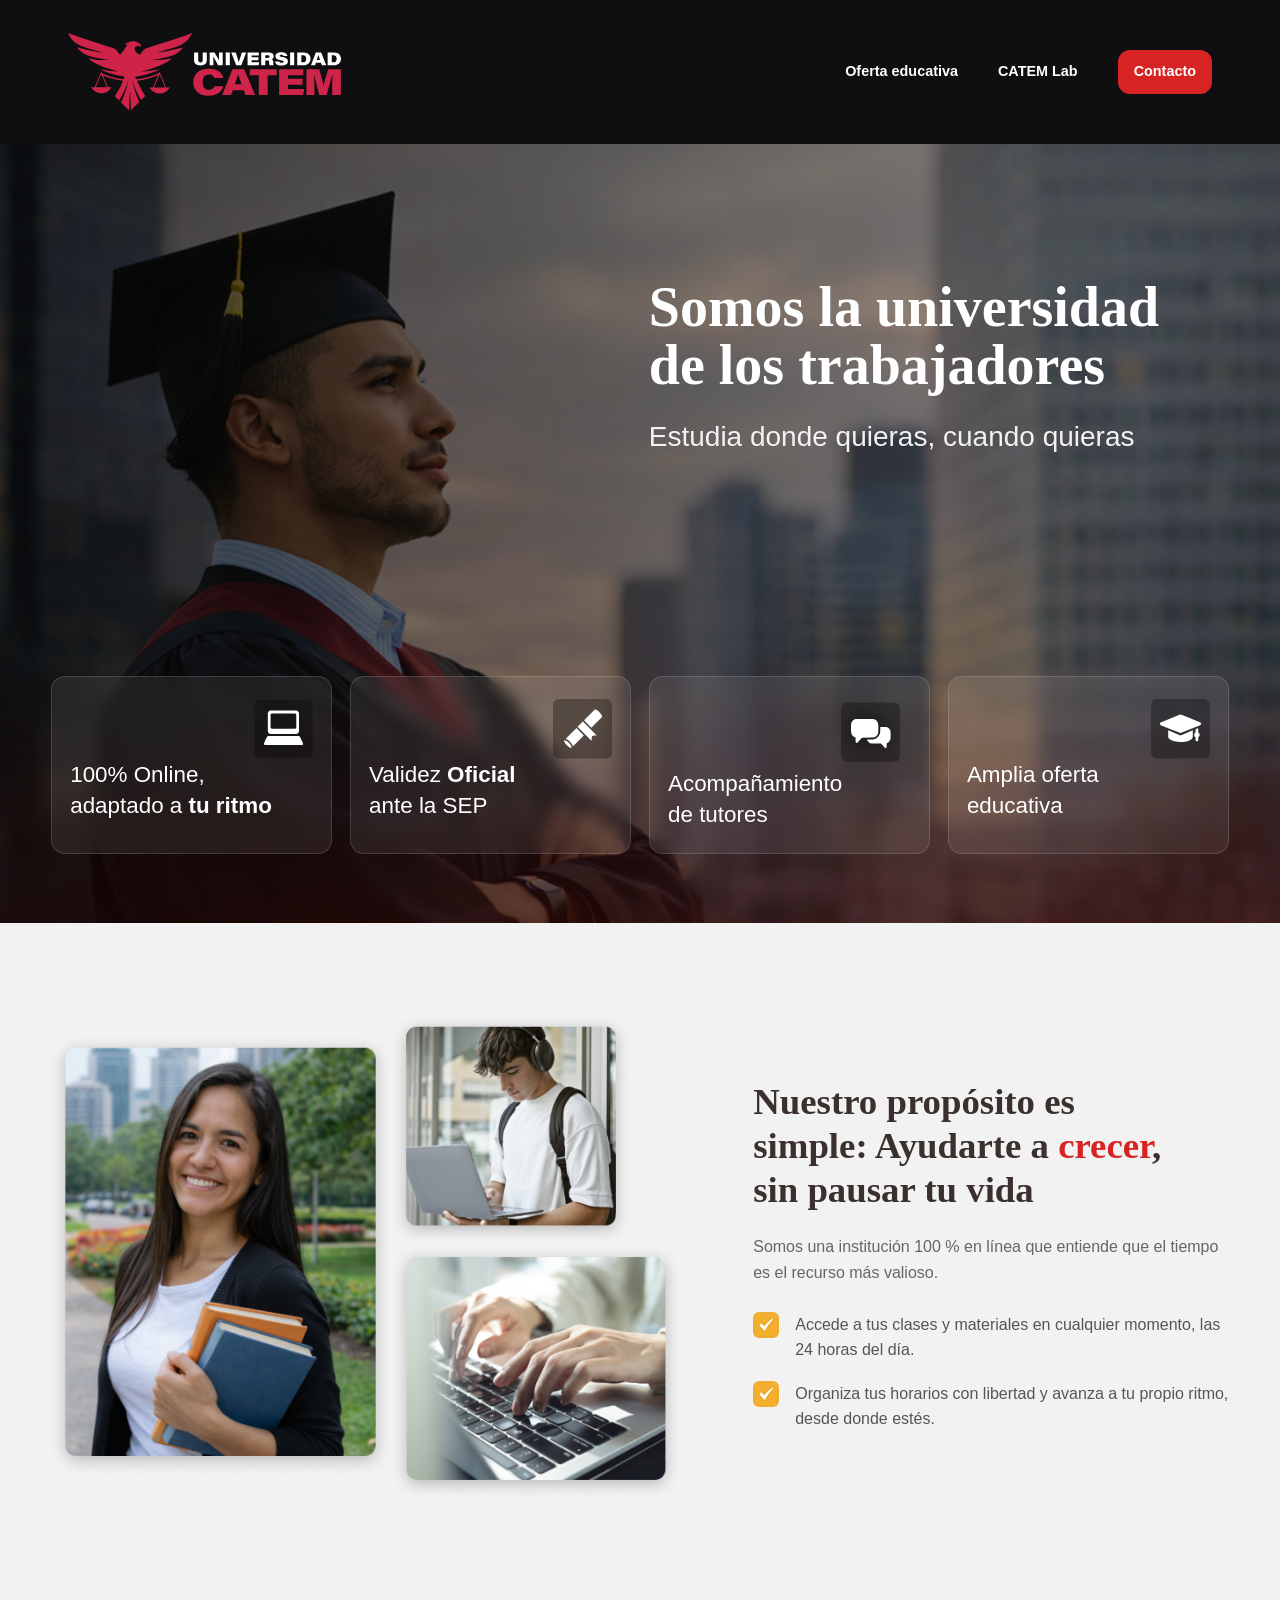
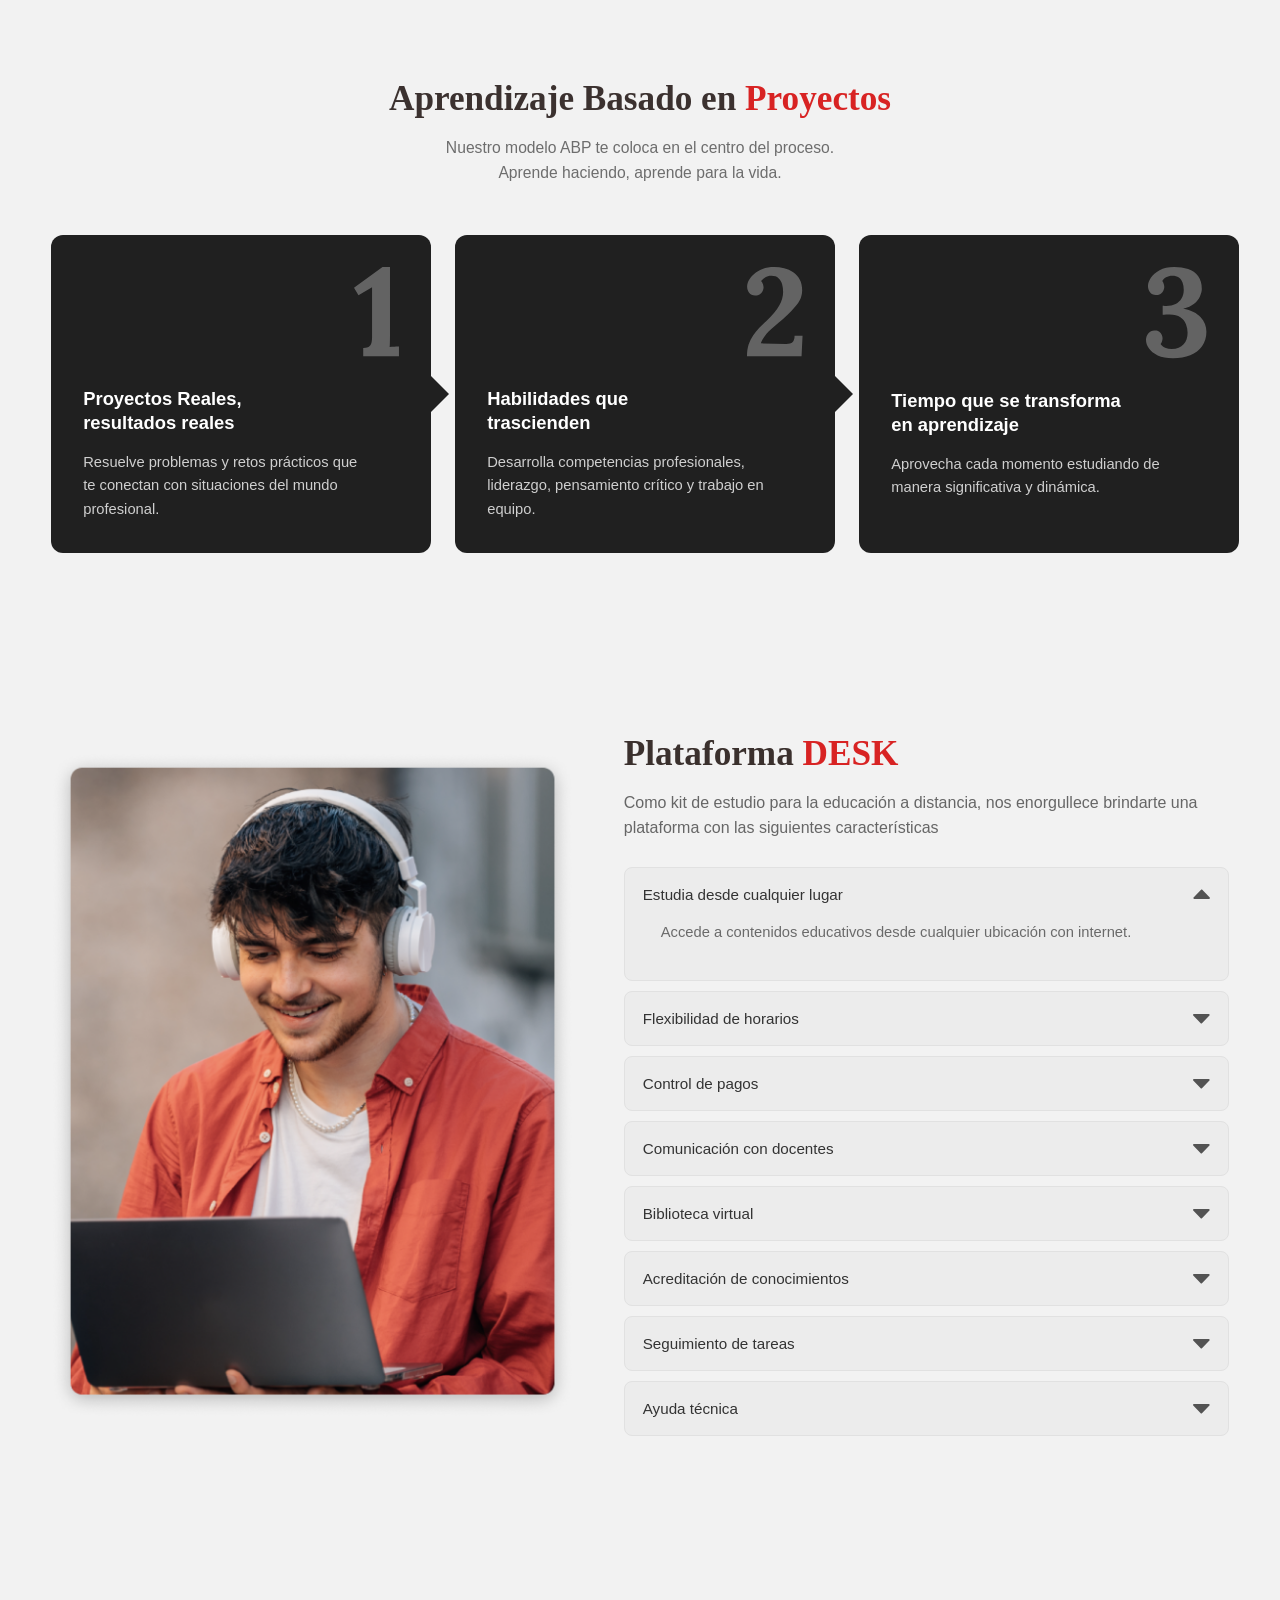
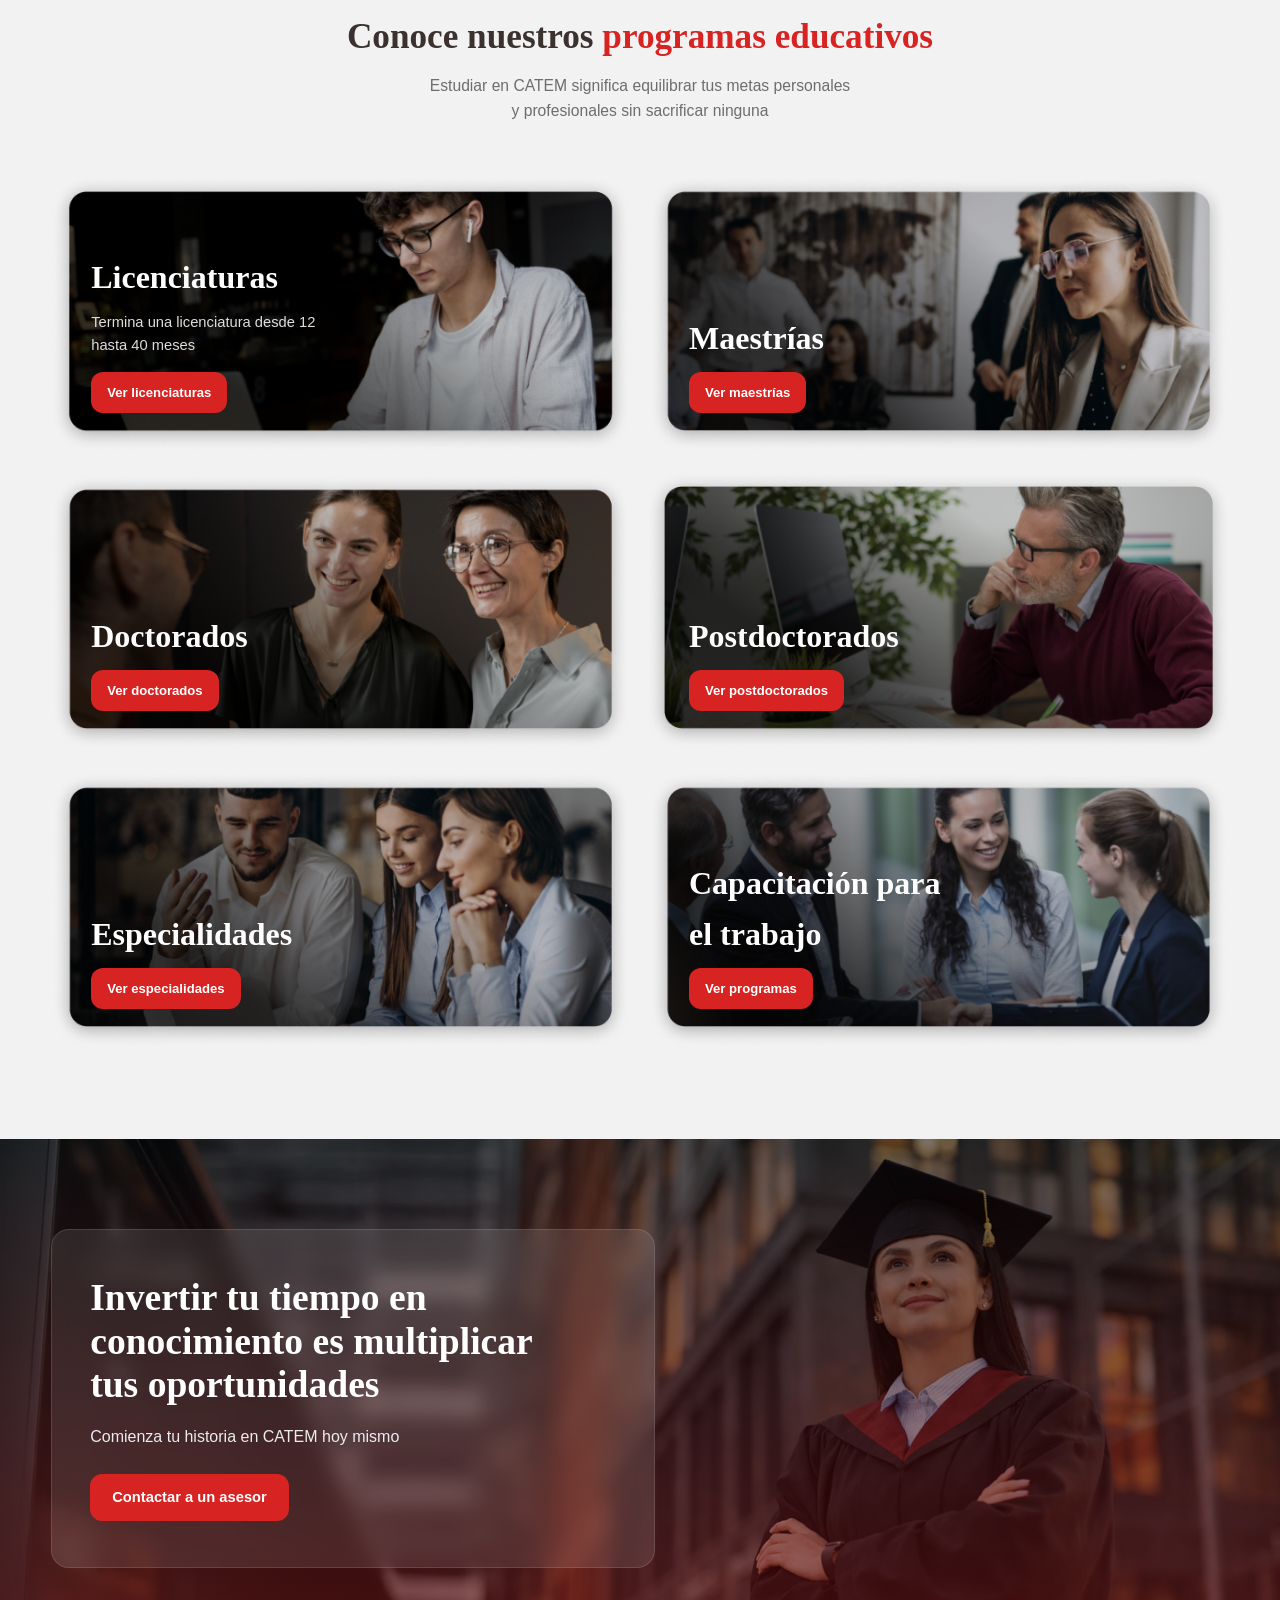
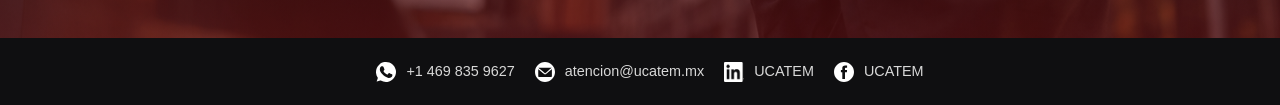
==== commit 05b9f7f0: "crear sistema de componenets en cualqueir view: sistema de webComponents  para acelerar el desarollo" ====
--- a/index.html
+++ b/index.html
@@ -19,17 +19,7 @@
   <body>
     <!-- HEADER -->
     <header class="header">
-      <div class="nav">
-        <div class="logo">
-          <img src="/assets/imagotipo.svg" alt="Logo Universidad CATEM" />
-        </div>
-
-        <nav class="menu">
-          <a href="#">Oferta educativa</a>
-          <a href="#">CATEM Lab</a>
-          <a href="#" class="btn btn-small">Contacto</a>
-        </nav>
-      </div>
+      <navigation-bar></navigation-bar>
     </header>
 
     <!-- HERO -->
@@ -214,119 +204,102 @@
           </p>
 
           <div class="accordion">
-            <!-- Ítem 1 (Abierto por defecto) -->
-            <div class="accordion-item active">
-              <button class="accordion-header">
-                Estudia desde cualquier lugar
-                <img src="/assets/Vector.svg" alt="" />
-              </button>
-              <div class="accordion-body">
-                <p>
-                  Desarrolla competencias profesionales, no solo teóricas, que
-                  fortalezcan tu liderazgo, pensamiento crítico y capacidad para
-                  trabajar en equipo.
-                </p>
-              </div>
-            </div>
-
-            <!-- Ítem 2 -->
-            <div class="accordion-item">
-              <button class="accordion-header">
-                Flexibilidad de horarios <img src="/assets/Vector.svg" alt="" />
-              </button>
-              <div class="accordion-body">
-                <p>
-                  Lorem ipsum dolor sit amet, consectetur adipiscing elit.
-                  Phasellus imperdiet, nulla et dictum interdum, nisi lorem
-                  egestas vitae scelerisque enim ligula.
-                </p>
-              </div>
-            </div>
-
-            <!-- Ítem 3 -->
-            <div class="accordion-item">
-              <button class="accordion-header">
-                Control de pagos <img src="/assets/Vector.svg" alt="" />
-              </button>
-              <div class="accordion-body">
-                <p>
-                  Lorem ipsum dolor sit amet, consectetur adipiscing elit.
-                  Integer nec odio. Praesent libero. Sed cursus ante dapibus
-                  diam. Sed nisi.
-                </p>
-              </div>
-            </div>
-
-            <!-- Ítem 4 -->
-            <div class="accordion-item">
-              <button class="accordion-header">
-                Comunicación con docentes
-                <img src="/assets/Vector.svg" alt="" />
-              </button>
-              <div class="accordion-body">
-                <p>
-                  Lorem ipsum dolor sit amet, consectetur adipiscing elit. Nulla
-                  quis sem at nibh elementum imperdiet. Duis sagittis ipsum.
-                  Praesent mauris.
-                </p>
-              </div>
-            </div>
-
-            <!-- Ítem 5 -->
-            <div class="accordion-item">
-              <button class="accordion-header">
-                Biblioteca virtual <img src="/assets/Vector.svg" alt="" />
-              </button>
-              <div class="accordion-body">
-                <p>
-                  Lorem ipsum dolor sit amet, consectetur adipiscing elit. Fusce
-                  nec tellus sed augue semper porta. Mauris massa. Vestibulum
-                  lacinia arcu eget nulla.
-                </p>
-              </div>
-            </div>
-
-            <!-- Ítem 6 -->
-            <div class="accordion-item">
-              <button class="accordion-header">
-                Acreditación de conocimientos
-                <img src="/assets/Vector.svg" alt="" />
-              </button>
-              <div class="accordion-body">
-                <p>
-                  Lorem ipsum dolor sit amet, consectetur adipiscing elit. Class
-                  aptent taciti sociosqu ad litora torquent per conubia nostra,
-                  per inceptos himenaeos.
-                </p>
-              </div>
-            </div>
-
-            <!-- Ítem 7 -->
-            <div class="accordion-item">
-              <button class="accordion-header">
-                Seguimiento de tareas <img src="/assets/Vector.svg" alt="" />
-              </button>
-              <div class="accordion-body">
-                <p>
-                  Lorem ipsum dolor sit amet, consectetur adipiscing elit.
-                  Curabitur sodales ligula in libero. Sed dignissim lacinia
-                  nunc. Curabitur tortor.
-                </p>
-              </div>
-            </div>
-
-            <!-- Ítem 8 -->
-            <div class="accordion-item">
-              <button class="accordion-header">
-                Ayuda técnica <img src="/assets/Vector.svg" alt="" />
-              </button>
-              <div class="accordion-body">
-                <p>
-                  Lorem ipsum dolor sit amet, consectetur adipiscing elit.
-                  Pellentesque nibh. Aenean quam. In scelerisque sem at dolor.
-                  Maecenas mattis.
-                </p>
-              </div>
+                      <!-- Ítem 1 (Abierto por defecto) -->
+          <div class="accordion-item active">
+            <button class="accordion-header">
+              Estudia desde cualquier lugar
+              <img src="/assets/Vector.svg" alt="" />
+            </button>
+            <div class="accordion-body">
+              <p>
+                Accede a contenidos educativos desde cualquier ubicación con internet.
+              </p>
+            </div>
+          </div>
+
+          <!-- Ítem 2 -->
+          <div class="accordion-item">
+            <button class="accordion-header">
+              Flexibilidad de horarios <img src="/assets/Vector.svg" alt="" />
+            </button>
+            <div class="accordion-body">
+              <p>
+                Plataforma disponible las 24 hrs. del día todos los días. Adapta tu horario de estudio según tus responsabilidades personales.
+              </p>
+            </div>
+          </div>
+
+          <!-- Ítem 3 -->
+          <div class="accordion-item">
+            <button class="accordion-header">
+              Control de pagos <img src="/assets/Vector.svg" alt="" />
+            </button>
+            <div class="accordion-body">
+              <p>
+                Revisa tu historial de pagos realizados, las fechas previstas para futuros pagos y cualquier colegiatura pendiente.
+              </p>
+            </div>
+          </div>
+
+          <!-- Ítem 4 -->
+          <div class="accordion-item">
+            <button class="accordion-header">
+              Comunicación con docentes
+              <img src="/assets/Vector.svg" alt="" />
+            </button>
+            <div class="accordion-body">
+              <p>
+                Envía y recibe mensajes de tus profesores, aclara inquietudes y obtén asesoramiento de manera eficiente.
+              </p>
+            </div>
+          </div>
+
+          <!-- Ítem 5 -->
+          <div class="accordion-item">
+            <button class="accordion-header">
+              Biblioteca virtual <img src="/assets/Vector.svg" alt="" />
+            </button>
+            <div class="accordion-body">
+              <p>
+                Cuenta con más de 11,000 títulos disponibles para enriquecer tus tareas con recursos variados.
+              </p>
+            </div>
+          </div>
+
+          <!-- Ítem 6 -->
+          <div class="accordion-item">
+            <button class="accordion-header">
+              Acreditación de conocimientos
+              <img src="/assets/Vector.svg" alt="" />
+            </button>
+            <div class="accordion-body">
+              <p>
+                Al finalizar cada materia, recibirás un diploma que podrás descargar desde la plataforma, destacando tus avances.
+              </p>
+            </div>
+          </div>
+
+          <!-- Ítem 7 -->
+          <div class="accordion-item">
+            <button class="accordion-header">
+              Seguimiento de tareas <img src="/assets/Vector.svg" alt="" />
+            </button>
+            <div class="accordion-body">
+              <p>
+                Visualiza tus asignaturas y módulos. Accede a tus actividades, lecturas, videos y carga tus tareas desde un mismo lugar.
+              </p>
+            </div>
+          </div>
+
+          <!-- Ítem 8 -->
+          <div class="accordion-item">
+            <button class="accordion-header">
+              Ayuda técnica <img src="/assets/Vector.svg" alt="" />
+            </button>
+            <div class="accordion-body">
+              <p>
+                Si encuentras dificultades o fallos, hemos incorporado un botón de soporte que te permitirá informar al equipo técnico.
+              </p>
             </div>
           </div>
         </div>
@@ -354,7 +327,7 @@
             <div class="program-content">
               <h3>Licenciaturas</h3>
               <p>Termina una licenciatura desde 12 hasta 40 meses</p>
-              <a href="#" class="btn btn-small">Ver licenciaturas</a>
+              <a href="/oferta-educativa/licenciaturas/" class="btn btn-small">Ver licenciaturas</a>
             </div>
           </div>
 
@@ -438,15 +411,9 @@
 
     <!-- FOOTER -->
     <footer class="footer">
-      <div class="container footer-content">
-        <img src="/assets/whatsapp-icon.svg" alt="WhatsApp Icon" />
-        <span>555-555-5555</span>
-        <img src="/assets/facebook-icon.svg" alt="Facebook Icon" />
-        <span>CATEM Nacional</span>
-        <img src="/assets/mail-icon.svg" alt="Email Icon" />
-        <span>contacto@catem.org.mx</span>
-      </div>
+      <footer-component></footer-component>
     </footer>
   </body>
   <script src="/scripts/index.js"></script>
+  <script type="module" src="/components/index.js"></script>
 </html>
--- a/css/index.css
+++ b/css/index.css
@@ -1,31 +1,6 @@
 /* =========================
    RESET
 ========================= */
-* {
-  margin: 0;
-  padding: 0;
-}
-
-html {
-  scroll-behavior: smooth;
-}
-
-body {
-  font-family: "Source Sans 3", sans-serif;
-  background: #f2f2f2;
-  color: #222;
-  line-height: 1.6;
-}
-
-img {
-  max-width: 100%;
-  display: block;
-}
-
-a {
-  text-decoration: none;
-  color: inherit;
-}
 
 /* =========================
    VARIABLES
@@ -102,47 +77,6 @@
 }
 
 /* =========================
-   HEADER
-========================= */
-.header {
-  background: var(--bg-dark);
-  position: sticky;
-  top: 0;
-  z-index: 1000;
-}
-
-.nav {
-  display: flex;
-  justify-content: space-between;
-  padding: 33px 20px;
-}
-
-.logo img {
-  padding-left: 3rem;
-  height: 78px;
-  object-fit: contain;
-}
-
-.menu {
-  display: flex;
-  align-items: center;
-  gap: 40px;
-  padding-right: 3rem;
-}
-
-.menu a {
-  font-family: "Source Sans Pro", sans-serif;
-  font-weight: bold;
-  color: #fff;
-  font-size: 0.9rem;
-  transition: 0.2s ease;
-}
-
-.menu a:hover {
-  color: #ffb2b2;
-}
-
-/* =========================
    HERO
 ========================= */
 .hero {
@@ -612,30 +546,6 @@
 }
 
 /* =========================
-   FOOTER
-========================= */
-.footer {
-  background: #0f0f11;
-  color: #fff;
-  padding: 22px 0;
-}
-
-.footer-content {
-  display: flex;
-  justify-content: center;
-  align-items: center;
-  flex-wrap: wrap;
-  font-size: 0.9rem;
-  color: #d8d8d8;
-}
-.footer-content img {
-  width: 20px;
-  height: 20px;
-  margin-left: 20px;
-  margin-right: 10px;
-}
-
-/* =========================
    RESPONSIVE
 ========================= */
 @media (max-width: 1100px) {
--- a/css/styles.css
+++ b/css/styles.css
@@ -49,7 +49,6 @@
 ========================= */
 .start {
   display: flex;
-  align-items: center;
   justify-content: flex-start;
 }
 
@@ -134,3 +133,69 @@
   padding: 10px 16px;
   font-size: 0.82rem;
 }
+
+/* =========================
+   HEADER
+========================= */
+
+.header {
+  background: var(--bg-dark);
+  position: sticky;
+  top: 0;
+  z-index: 1000;
+}
+
+.nav {
+  display: flex;
+  justify-content: space-between;
+  padding: 33px 20px;
+}
+
+.logo img {
+  padding-left: 3rem;
+  height: 78px;
+  object-fit: contain;
+}
+
+.menu {
+  display: flex;
+  align-items: center;
+  gap: 40px;
+  padding-right: 3rem;
+}
+
+.menu a {
+  font-family: "Source Sans Pro", sans-serif;
+  font-weight: bold;
+  color: #fff;
+  font-size: 0.9rem;
+  transition: 0.2s ease;
+}
+
+.menu a:hover {
+  color: #ffb2b2;
+}
+
+/* =========================
+   FOOTER
+========================= */
+.footer {
+  background: #0f0f11;
+  color: #fff;
+  padding: 22px 0;
+}
+
+.footer-content {
+  display: flex;
+  justify-content: center;
+  align-items: center;
+  flex-wrap: wrap;
+  font-size: 0.9rem;
+  color: #d8d8d8;
+}
+.footer-content img {
+  width: 20px;
+  height: 20px;
+  margin-left: 20px;
+  margin-right: 10px;
+}
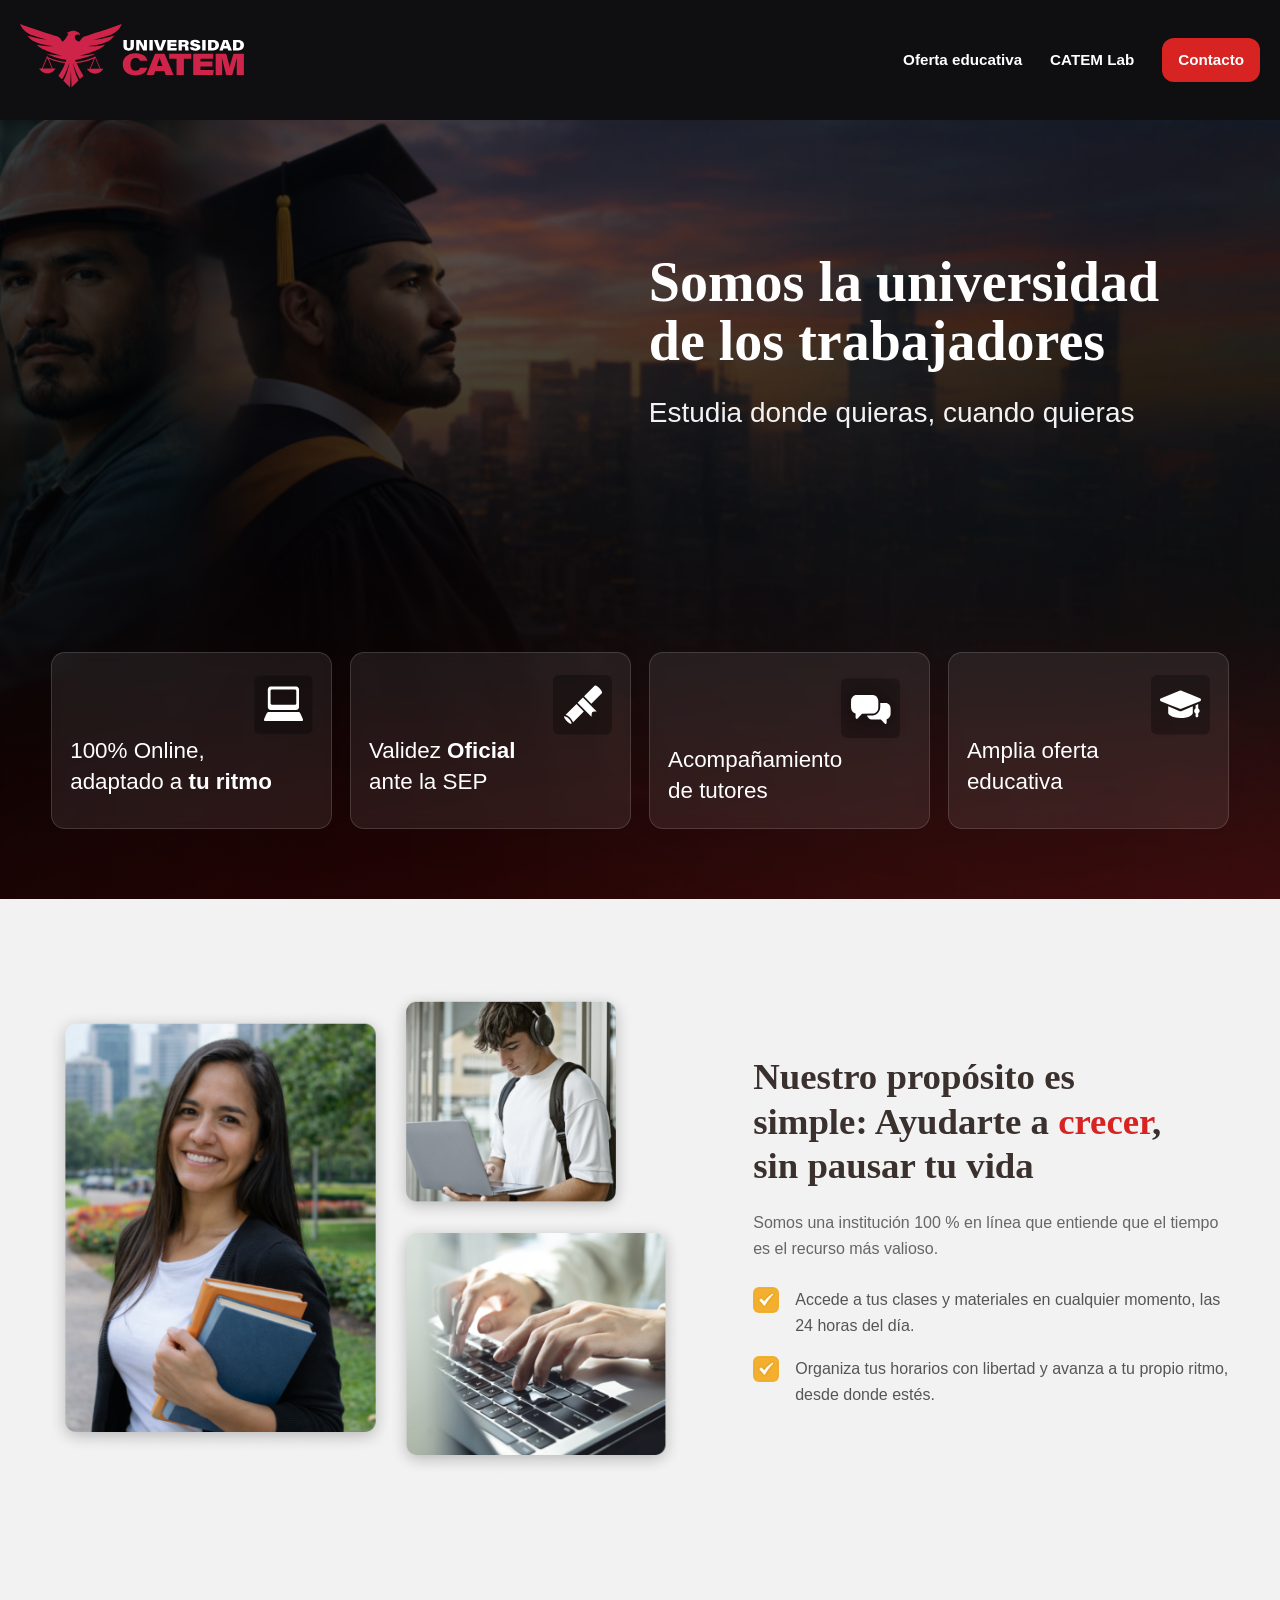
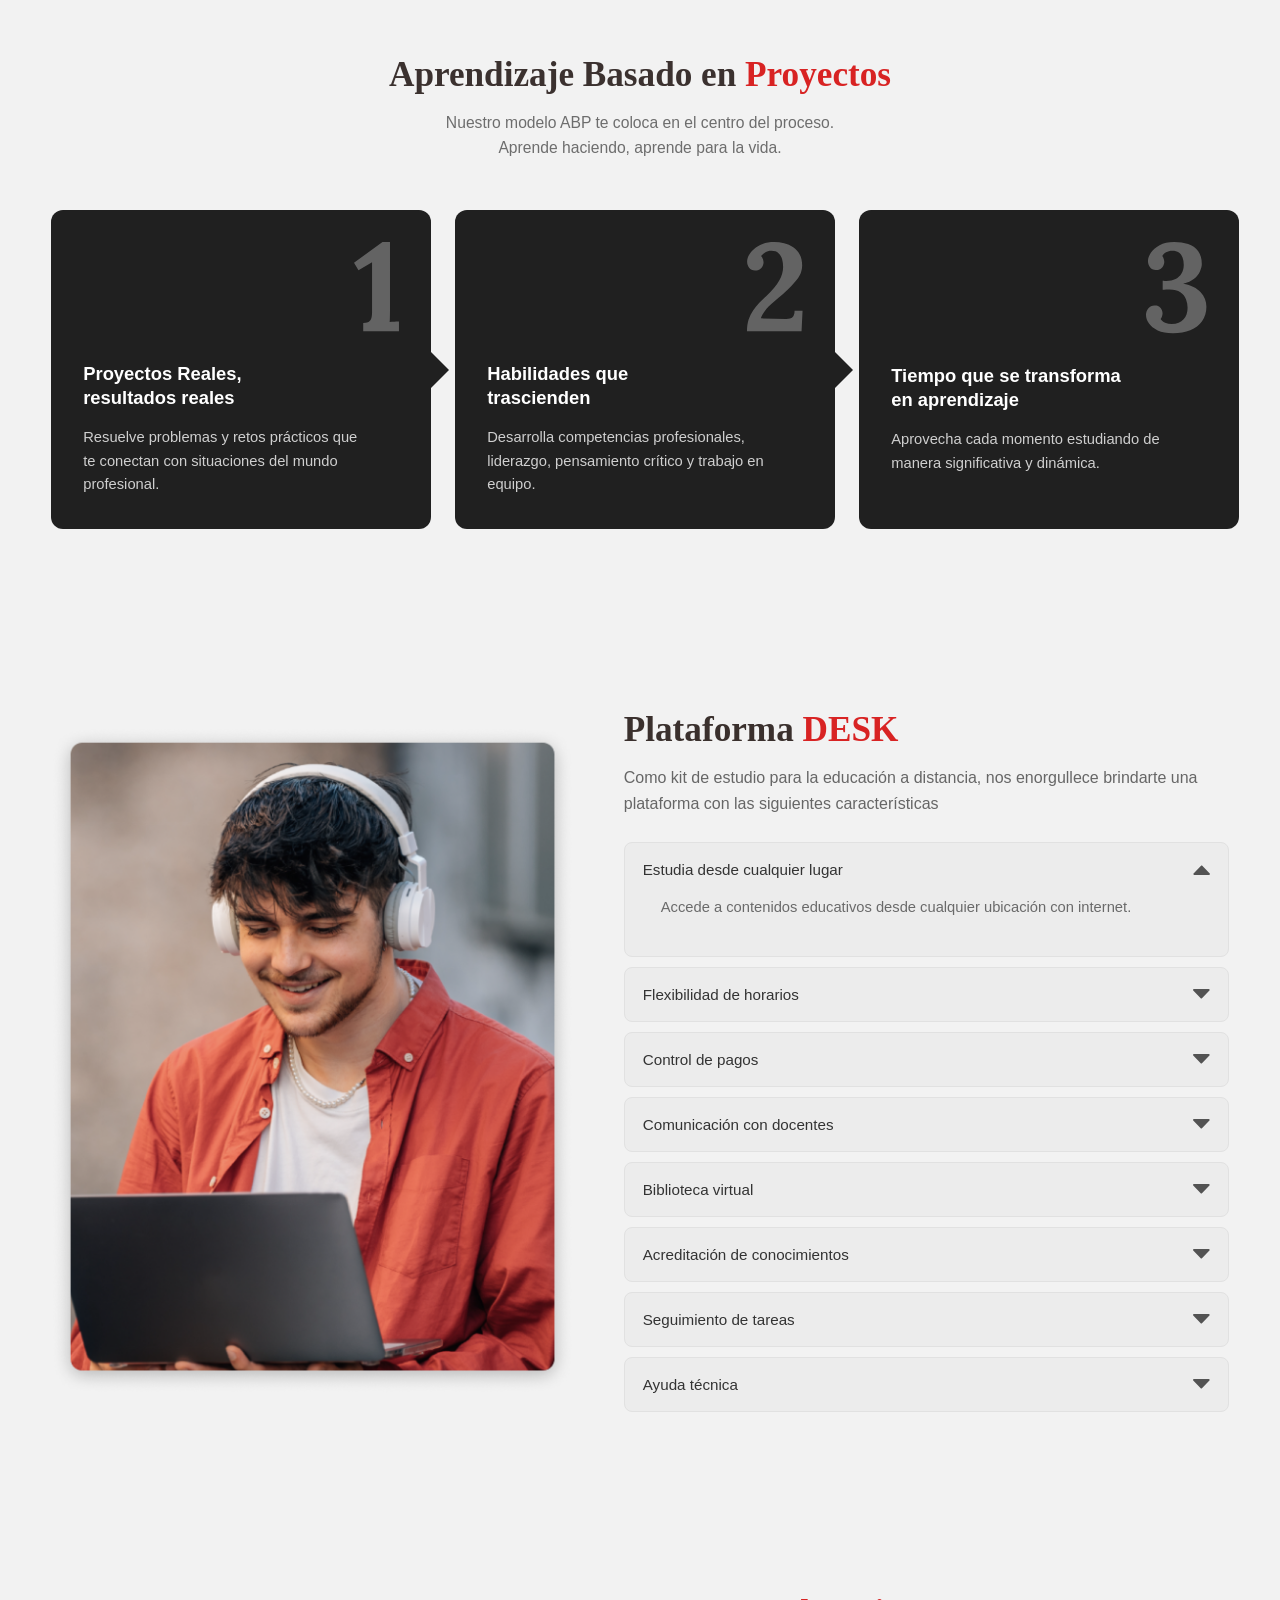
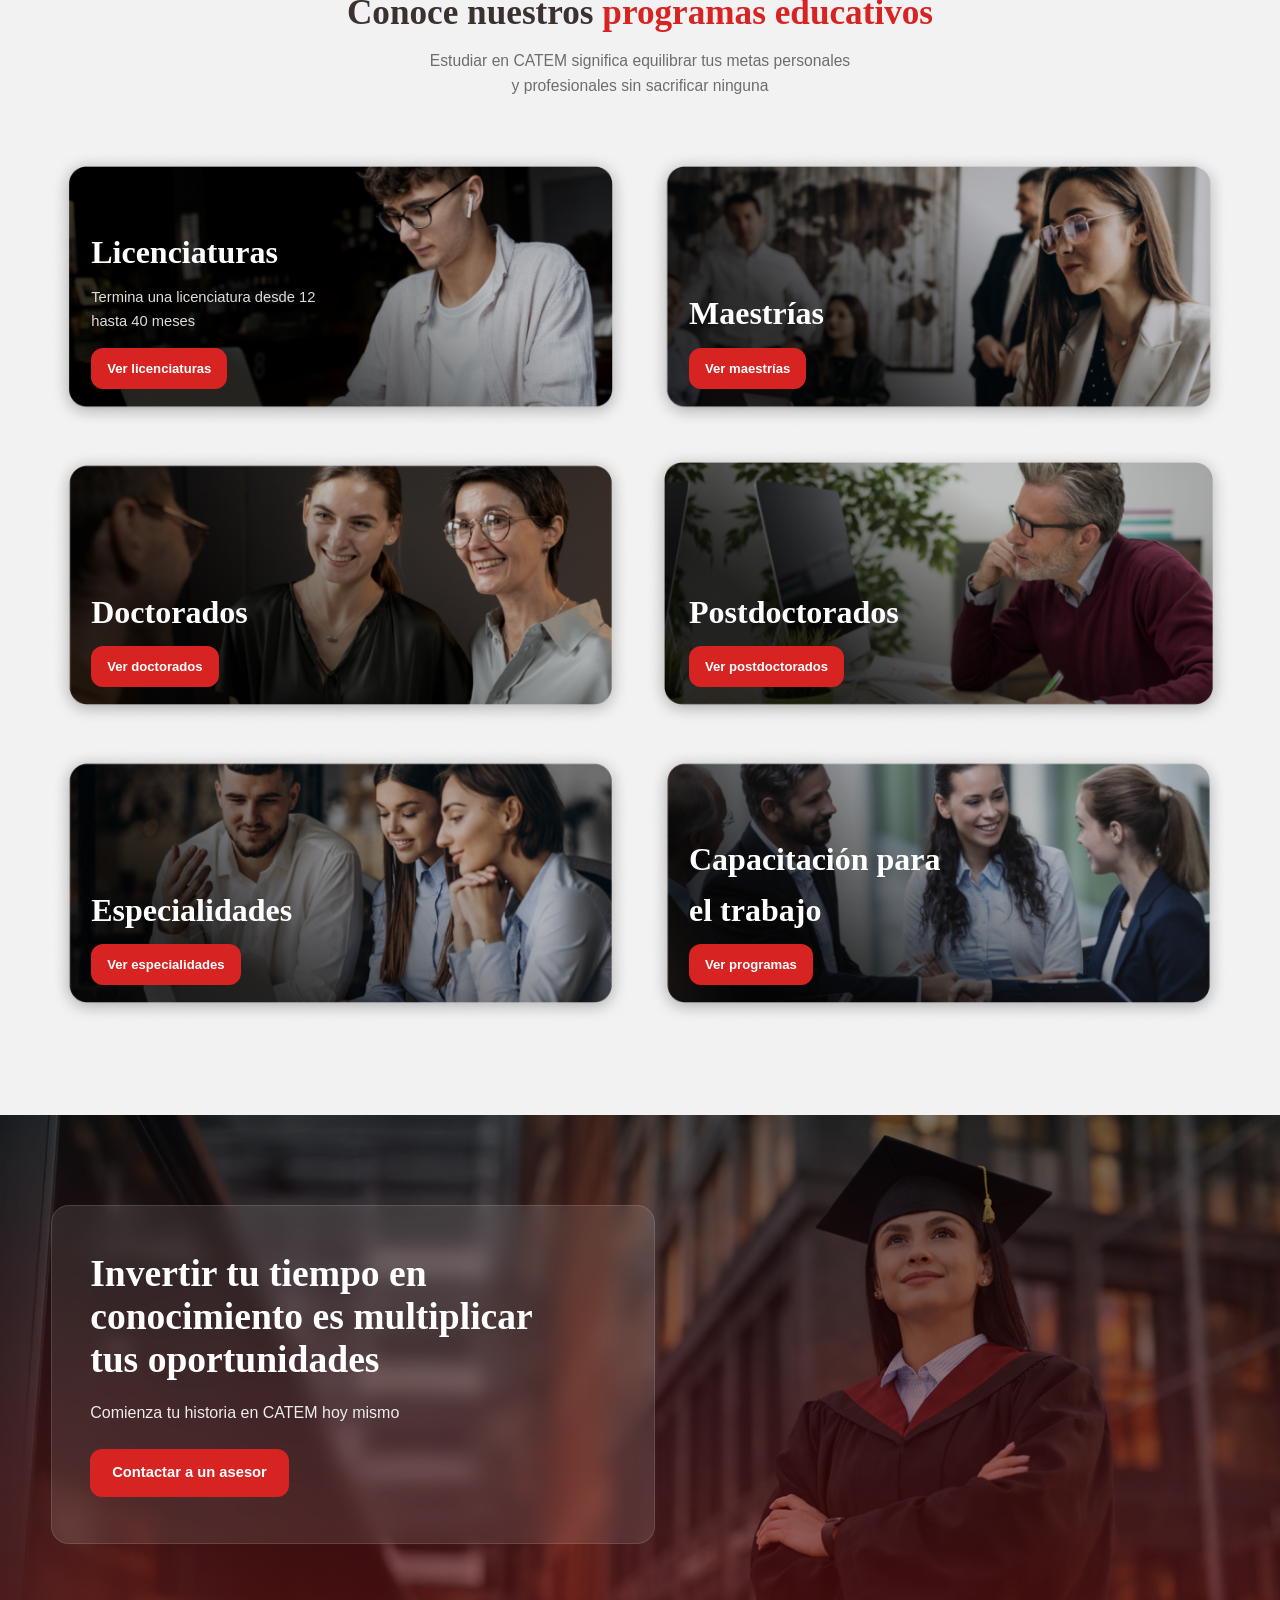
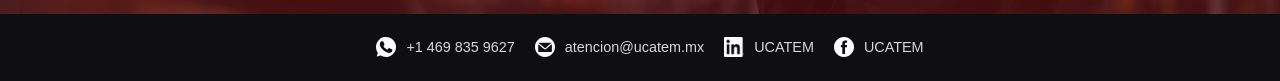
==== commit fcd16f50: "Backup Tue Apr  7 09:02:29 AM CST 2026" ====
--- a/index.html
+++ b/index.html
@@ -6,8 +6,13 @@
 
     <title>Universidad CATEM</title>
 
-    <link rel="stylesheet" href="/css/index.css" />
-    <link rel="stylesheet" href="/css/styles.css" />
+    <link rel="stylesheet" href="./css/index.css" />
+    <link rel="stylesheet" href="./css/styles.css" />
+    <link
+      rel="icon"
+      type="image/x-icon"
+      href="./assets/isotipo.svg"
+    />
 
     <link rel="preconnect" href="https://fonts.googleapis.com" />
     <link rel="preconnect" href="https://fonts.gstatic.com" crossorigin />
@@ -26,7 +31,11 @@
     <section
       class="hero"
       style="
-        background: url(../assets/hero-bg.png) top center / cover no-repeat;
+        background: url(../assets/hero-bg.png) bottom center / cover no-repeat;
+
+        @media (max-width: 1100px) {
+          background: url(../assets/hero-bg.png) bottom left / cover no-repeat;
+        }
       "
     >
       <div class="hero-overlay"></div>
@@ -322,6 +331,8 @@
             class="program-card"
             style="
               background-image: url(&quot;/assets/program-licenciaturas.png&quot;);
+
+        
             "
           >
             <div class="program-content">
@@ -414,6 +425,6 @@
       <footer-component></footer-component>
     </footer>
   </body>
-  <script src="/scripts/index.js"></script>
-  <script type="module" src="/components/index.js"></script>
+  <script src="./scripts/index.js"></script>
+  <script type="module" src="./components/index.js"></script>
 </html>
--- a/css/index.css
+++ b/css/index.css
@@ -556,11 +556,34 @@
   .hero-text h1 {
     font-size: 3rem;
   }
-
-  .purpose-grid,
+  dswe .purpose-grid,
   .desk-grid,
   .cta-grid {
     grid-template-columns: 1fr;
+  }
+
+  .purpose-images {
+    flex-direction: column;
+    gap: 18px;
+  }
+
+  .purpose-images > .col {
+    flex-direction: row !important;
+    gap: 18px;
+  }
+
+  .img-small.top {
+    min-height: 184px;
+    min-width: 35%;
+    max-height: 184px;
+    max-width: 47%;
+  }
+
+  .img-small.bottom {
+    min-height: 184px;
+    min-width: 35%;
+    max-height: 184px;
+    max-width: 47%;
   }
 
   .cta-image {
